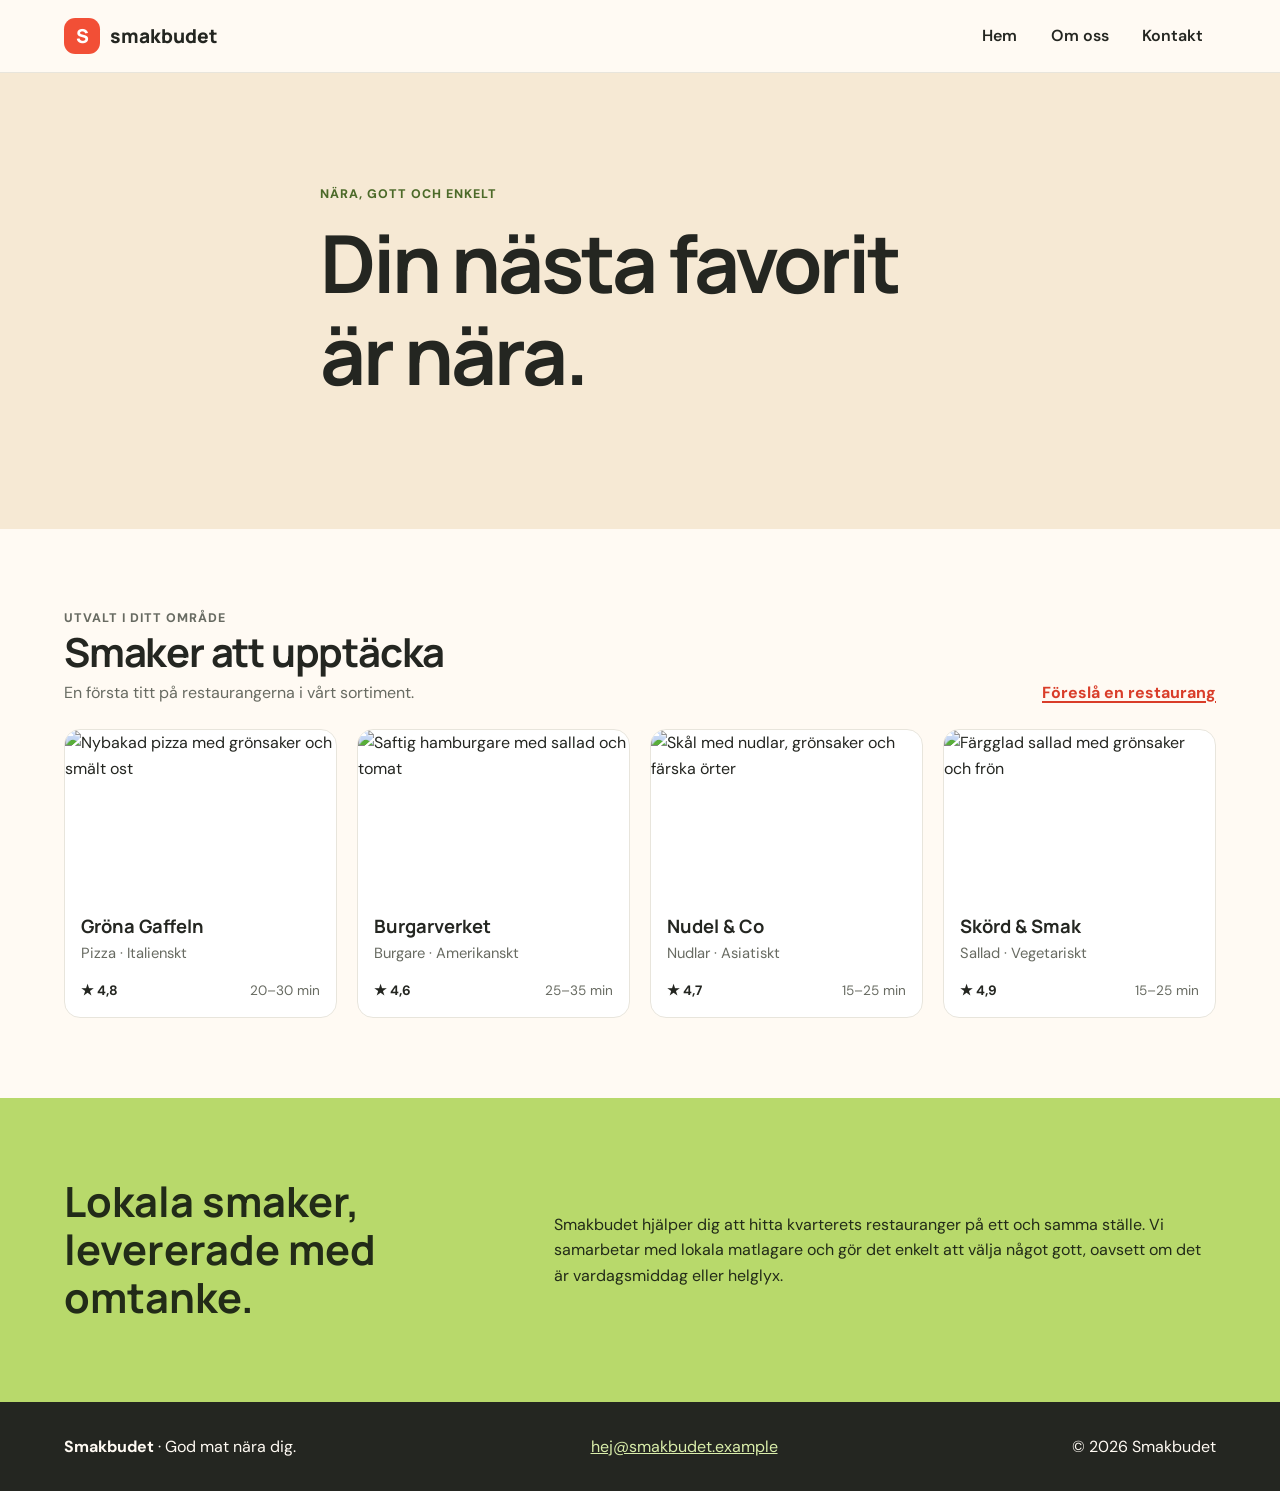
==== index.html @ 94d69e25 "kontakt-sidan" ====
<!-- Talar om för webbläsaren att dokumentet använder modern HTML. -->
<!DOCTYPE html>
<!-- lang="sv" hjälper bland annat skärmläsare och sökmotorer att tolka språket. -->
<html lang="sv">
<head>
    <!-- Teckenkodning som gör att svenska bokstäver visas korrekt. -->
    <meta charset="UTF-8">
    <!-- Anpassar sidans bredd och zoom till skärmens storlek på mobil. -->
    <meta name="viewport" content="width=device-width, initial-scale=1">
    <!-- Kort beskrivning som kan visas i sökresultat. -->
    <meta name="description" content="Hitta god mat nära dig. Snabb och enkel hemleverans från restauranger i ditt område.">
    <!-- Tillåter sökmotorer att indexera sidan och följa dess länkar. -->
    <meta name="robots" content="index, follow">
    <!-- Färg som webbläsaren kan använda i mobilens gränssnitt. -->
    <meta name="theme-color" content="#f24f36">
    <!-- Sidans titel visas bland annat i webbläsarfliken och sökresultat. -->
    <title>Smakbudet | God mat nära dig</title>
    <!-- Förbereder anslutningen till Google Fonts för att ladda typsnitt snabbare. -->
    <link rel="preconnect" href="https://fonts.googleapis.com">
    <link rel="preconnect" href="https://fonts.gstatic.com" crossorigin>
    <!-- Laddar typsnitten som används på sidan. -->
    <link href="https://fonts.googleapis.com/css2?family=DM+Sans:wght@400;500;600;700;800&family=Manrope:wght@500;600;700;800&display=swap" rel="stylesheet">
    <!-- En liten SVG-bilddata används som ikon i webbläsarfliken. -->
    <link rel="icon" href="data:image/svg+xml,%3Csvg xmlns='http://www.w3.org/2000/svg' viewBox='0 0 40 40'%3E%3Crect width='40' height='40' rx='12' fill='%23f24f36'/%3E%3Cpath d='M10 14h20l-2 16H12z' fill='white'/%3E%3Cpath d='M15 14a5 5 0 0 1 10 0' fill='none' stroke='white' stroke-width='2.5'/%3E%3C/svg%3E">
    <!-- Hämtar alla sidans regler från den separata CSS-filen. -->
    <link rel="stylesheet" href="css/style.css">
</head>
<body>
    <!-- Tangentbordsanvändare kan hoppa över menyn direkt till huvudinnehållet. -->
    <a class="skip-link" href="#main-content">Hoppa till innehållet</a>
    <!-- Sidhuvudet innehåller varumärket och huvudnavigationen. -->
    <header class="site-header">
        <div class="container nav-shell">
            <!-- Logotypen länkar tillbaka till sidans topp. -->
            <a class="brand" href="#top" aria-label="Smakbudet, till startsidan">
                <!-- Bokstaven är dekorativ och ska inte läsas upp separat. -->
                <span class="brand-mark" aria-hidden="true">S</span>
                <span>smakbudet</span>
            </a>
            <!-- Knappen växlar mobilmenyn; ARIA-attributen beskriver dess tillstånd och innehåll. -->
            <button class="menu-toggle" type="button" aria-label="Öppna meny" aria-expanded="false" aria-controls="site-navigation">
                <span></span><span></span><span></span>
            </button>
            <!-- Länkarna leder till olika avsnitt på samma sida. -->
            <nav class="site-nav" id="site-navigation" aria-label="Huvudmeny">
                <a href="#restauranger">Hem</a>
                <a href="#om-oss">Om oss</a>
                <a href="kontakt.html">Kontakt</a>
            </nav>
        </div>
    </header>

    <!-- main markerar sidans huvudsakliga innehåll och är målet för hoppa-länken. -->
    <main id="main-content">
        <!-- Kampanjdelen presenterar tjänsten och innehåller adressfältet. -->
        <section class="hero" id="top" aria-labelledby="hero-title">
            <div class="container hero-content">
                <p class="eyebrow">Nära, gott och enkelt</p>
                <h1 id="hero-title">Din nästa favorit är nära.</h1>  
            </div>
        </section>

        <!-- Restaurangsektionen använder article för varje fristående restaurangkort. -->
        <section class="section container" id="restauranger" aria-labelledby="restaurants-title">
            <div class="section-heading">
                <div>
                    <p class="eyebrow">Utvalt i ditt område</p>
                    <h2 id="restaurants-title">Smaker att upptäcka</h2>
                    <p>En första titt på restaurangerna i vårt sortiment.</p>
                </div>
                <a class="text-link" href="#kontakt">Föreslå en restaurang</a>
            </div>

            <!-- CSS Grid ordnar de fyra korten i kolumner som anpassas efter skärmbredd. -->
            <div class="restaurant-grid">
                <!-- Varje kort har en bild med beskrivande alt-text, namn och exempeldata. -->
                <article class="restaurant-card">
                    <img src="https://images.unsplash.com/photo-1513104890138-7c749659a591?auto=format&fit=crop&w=720&q=80" alt="Nybakad pizza med grönsaker och smält ost" loading="lazy">
                    <div class="card-content">
                        <h3>Gröna Gaffeln</h3>
                        <p>Pizza · Italienskt</p>
                        <div class="card-meta"><span class="rating">★ 4,8</span><span>20–30 min</span></div>
                    </div>
                </article>
                <!-- Ett till restaurangexempel med samma återanvändbara kortstruktur. -->
                <article class="restaurant-card">
                    <img src="https://images.unsplash.com/photo-1568901346375-23c9450c58cd?auto=format&fit=crop&w=720&q=80" alt="Saftig hamburgare med sallad och tomat" loading="lazy">
                    <div class="card-content">
                        <h3>Burgarverket</h3>
                        <p>Burgare · Amerikanskt</p>
                        <div class="card-meta"><span class="rating">★ 4,6</span><span>25–35 min</span></div>
                    </div>
                </article>
                <!-- Restaurangens bildtext beskriver innehållet för användare som inte ser bilden. -->
                <article class="restaurant-card">
                    <img src="https://images.unsplash.com/photo-1555126634-323283e090fa?auto=format&fit=crop&w=720&q=80" alt="Skål med nudlar, grönsaker och färska örter" loading="lazy">
                    <div class="card-content">
                        <h3>Nudel & Co</h3>
                        <p>Nudlar · Asiatiskt</p>
                        <div class="card-meta"><span class="rating">★ 4,7</span><span>15–25 min</span></div>
                    </div>
                </article>
                <!-- Det fjärde kortet visar ytterligare ett exempel i galleriet. -->
                <article class="restaurant-card">
                    <img src="https://images.unsplash.com/photo-1512621776951-a57141f2eefd?auto=format&fit=crop&w=720&q=80" alt="Färgglad sallad med grönsaker och frön" loading="lazy">
                    <div class="card-content">
                        <h3>Skörd & Smak</h3>
                        <p>Sallad · Vegetariskt</p>
                        <div class="card-meta"><span class="rating">★ 4,9</span><span>15–25 min</span></div>
                    </div>
                </article>
            </div>
        </section>

        <!-- Kort företagsbeskrivning och mål med tjänsten. -->
        <section class="about-band" id="om-oss" aria-labelledby="about-title">
            <div class="container section about-inner">
                <h2 id="about-title">Lokala smaker, levererade med omtanke.</h2>
                <p>Smakbudet hjälper dig att hitta kvarterets restauranger på ett och samma ställe. Vi samarbetar med lokala matlagare och gör det enkelt att välja något gott, oavsett om det är vardagsmiddag eller helglyx.</p>
            </div>
        </section>
    </main>

    <!-- Sidfoten samlar företagsnamn och en klickbar e-postadress. -->
    <footer class="site-footer" id="kontakt">
        <div class="container site-footer-inner">
            <p><strong>Smakbudet</strong> · God mat nära dig.</p>
            <p><a href="mailto:hej@smakbudet.example">hej@smakbudet.example</a></p>
            <p>&copy; 2026 Smakbudet</p>
        </div>
    </footer>

    <!-- JavaScript öppnar och stänger mobilmenyn och håller tillgänglighetsstatusen uppdaterad. -->
    <script>
        // Hämtar menyknappen och navigationen så att skriptet kan ändra deras tillstånd.
        const menuButton = document.querySelector(".menu-toggle");
        const navigation = document.querySelector("#site-navigation");

        // Klick på knappen växlar menyn och uppdaterar ARIA-informationen.
        menuButton.addEventListener("click", () => {
            // Läs om menyn redan är öppen innan vi byter tillstånd.
            const isExpanded = menuButton.getAttribute("aria-expanded") === "true";
            menuButton.setAttribute("aria-expanded", String(!isExpanded));
            menuButton.setAttribute("aria-label", isExpanded ? "Öppna meny" : "Stäng meny");
            navigation.classList.toggle("is-open", !isExpanded);
        });

        // När en menyankarlänk väljs stängs menyn efter navigeringen till avsnittet.
        navigation.addEventListener("click", (event) => {
            // Kontrollera att klicket skedde på en länk eller ett element inuti en länk.
            if (event.target.closest("a")) {
                menuButton.setAttribute("aria-expanded", "false");
                menuButton.setAttribute("aria-label", "Öppna meny");
                navigation.classList.remove("is-open");
            }
        });
    </script>
</body>
</html>
---- css/style.css ----
/* Globala designvärden samlas här så färger och avstånd kan ändras på ett ställe. */
:root {
            color-scheme: light dark;
            --color-page: #fffaf3;
            --color-surface: #ffffff;
            --color-ink: #242621;
            --color-muted: #686b62;
            --color-brand: #f24f36;
            --color-brand-dark: #d93d29;
            --color-accent: #b8d96b;
            --color-line: #e8e5dc;
            --space: 1rem;
            --content-width: 72rem;
            --radius: 1rem;
            font-family: "DM Sans", sans-serif;
        }

        /* Gör så att padding och kantlinjer räknas in i elementens angivna bredd. */
        *,
        *::before,
        *::after {
            box-sizing: border-box;
        }

        /* Gör att interna länkar rullar mjukt till sina avsnitt. */
        html {
            scroll-behavior: smooth;
        }

        /* Grundutseende för hela sidan: nollställ marginal och använd temats färger. */
        body {
            margin: 0;
            background: var(--color-page);
            color: var(--color-ink);
            line-height: 1.6;
        }

        /* Länkar ärver textfärgen tills en särskild regel ger dem en annan färg. */
        a {
            color: inherit;
        }

        /* Tydlig kontur visar vilket interaktivt element som har tangentbordsfokus. */
        a:focus-visible,
        button:focus-visible,
        input:focus-visible {
            outline: 3px solid #197c67;
            outline-offset: 3px;
        }

        /* Hoppa-länken ligger utanför skärmen tills användaren når den med tangentbordet. */
        .skip-link {
            position: absolute;
            z-index: 5;
            top: 0.5rem;
            left: 0.5rem;
            padding: 0.7rem 1rem;
            transform: translateY(-160%);
            background: var(--color-ink);
            color: var(--color-surface);
        }

        /* Flyttar fram hoppa-länken när den får fokus så den går att aktivera. */
        .skip-link:focus {
            transform: translateY(0);
        }

        /* Begränsar innehållets maxbredd och lämnar marginal på små skärmar. */
        .container {
            width: min(100% - 2rem, var(--content-width));
            margin-inline: auto;
        }

        /* Döljer etiketten visuellt men behåller den tillgänglig för skärmläsare. */
        .visually-hidden {
            position: absolute;
            width: 1px;
            height: 1px;
            padding: 0;
            margin: -1px;
            overflow: hidden;
            clip: rect(0, 0, 0, 0);
            white-space: nowrap;
            border: 0;
        }

        /* Sidhuvudet ligger överst och får en diskret avdelande kantlinje. */
        .site-header {
            position: relative;
            z-index: 2;
            background: var(--color-page);
            border-bottom: 1px solid var(--color-line);
        }

        /* Dessa delar använder Flexbox för att placera sina barn bredvid varandra. */
        .nav-shell,
        .site-nav,
        .brand,
        .hero-actions,
        .section-heading,
        .card-meta,
        .site-footer-inner {
            display: flex;
            align-items: center;
        }

        /* Navigationens yttre rad får radbrytas så mobilmenyn kan ta en egen rad. */
        .nav-shell {
            flex-wrap: wrap;
            min-height: 4.5rem;
            justify-content: space-between;
            gap: var(--space);
        }

        /* Varumärket visas som en klickbar logotyp med symbol och namn. */
        .brand {
            gap: 0.65rem;
            color: var(--color-ink);
            font-family: "Manrope", sans-serif;
            font-size: 1.2rem;
            font-weight: 800;
            text-decoration: none;
        }

        /* Den färgade bokstavsytan utgör den enkla logotypsymbolen. */
        .brand-mark {
            display: grid;
            width: 2.25rem;
            aspect-ratio: 1;
            place-items: center;
            border-radius: 0.7rem;
            background: var(--color-brand);
            color: white;
            font-size: 1.2rem;
        }

        /* Mobilens menyknapp har en fast tryckyta och centrerar de tre strecken. */
        .menu-toggle {
            display: inline-grid;
            width: 2.75rem;
            aspect-ratio: 1;
            place-content: center;
            gap: 0.3rem;
            border: 1px solid var(--color-line);
            border-radius: 0.7rem;
            background: var(--color-surface);
            color: var(--color-ink);
            cursor: pointer;
        }

        /* Varje span blir ett av de tre dekorativa strecken i menyikonen. */
        .menu-toggle span {
            width: 1.15rem;
            height: 2px;
            background: currentColor;
        }

        /* På mobil är navigationen dold tills knappen lägger till klassen is-open. */
        .site-nav {
            position: static;
            display: none;
            align-items: stretch;
            flex-direction: column;
            flex-basis: 100%;
            gap: 0.2rem;
            padding: 0.75rem 1rem 1rem;
            border-bottom: 1px solid var(--color-line);
            background: var(--color-page);
        }

        /* Klassen sätts av JavaScript när användaren öppnar mobilmenyn. */
        .site-nav.is-open {
            display: flex;
        }

        /* Menylänkar får en stor klickyta och tydlig textvikt. */
        .site-nav a {
            padding: 0.7rem 0.5rem;
            border-radius: 0.45rem;
            font-weight: 600;
            text-decoration: none;
        }

        /* Hover visar visuellt vilken menylänk pekaren är över. */
        .site-nav a:hover {
            background: var(--color-line);
        }

        /* Kampanjytan kombinerar matfoto och färgöverlägg så texten förblir läsbar. */
        .hero {
            padding-block: clamp(3.5rem, 9vw, 7rem);
            overflow: hidden;
            background-color: #f6e9d4;
            background-image: linear-gradient(90deg, rgb(246 233 212 / 96%) 0%, rgb(246 233 212 / 88%) 46%, rgb(246 233 212 / 12%) 100%), url("https://images.unsplash.com/photo-1547592180-85f173990554?auto=format&fit=crop&w=1800&q=85");
            background-position: center, 70% 52%;
            background-size: cover;
            animation: hero-arrive 700ms ease-out both;
        }

        /* Begränsar textkolumnen så rubrik och ingress inte blir för breda. */
        .hero-content {
            max-width: 40rem;
        }

        /* Små versala etiketter ger sammanhang före avsnittens större rubriker. */
        .eyebrow {
            margin: 0 0 0.75rem;
            color: #4c6a29;
            font-size: 0.78rem;
            font-weight: 800;
            letter-spacing: 0.08em;
            text-transform: uppercase;
        }

        /* Tar bort övre standardmarginal och ger rubriker ett gemensamt typsnitt. */
        h1,
        h2,
        h3,
        p {
            margin-top: 0;
        }

        h1,
        h2,
        h3 {
            font-family: "Manrope", sans-serif;
            line-height: 1.15;
        }

        /* Huvudrubriken får responsiv storlek och en begränsad radlängd. */
        h1 {
            max-width: 11ch;
            margin-bottom: 1rem;
            font-size: clamp(2.6rem, 8vw, 5rem);
            letter-spacing: -0.04em;
        }

        /* Ingressen under huvudrubriken får lugnare färg och behaglig bredd. */
        .hero-copy {
            max-width: 34rem;
            margin-bottom: 1.5rem;
            color: #45483e;
            font-size: 1.1rem;
        }

        /* Håller sökfält och eventuell åtgärd samlade; på mobil staplas de. */
        .hero-actions {
            align-items: stretch;
            flex-direction: column;
            gap: 0.7rem;
            max-width: 24rem;
        }

        /* Adressformuläret ramar in inmatningsfält och sökknapp som en enhet. */
        .address-form {
            display: flex;
            min-width: 0;
            padding: 0.35rem;
            border: 1px solid #d6d0c3;
            border-radius: 0.75rem;
            background: white;
        }

        /* Fältet får växa inom formuläret utan att trycka ut knappen. */
        .address-form input {
            width: 100%;
            min-width: 0;
            padding: 0.55rem;
            border: 0;
            background: transparent;
            color: #242621;
            font: inherit;
        }

        /* Gemensamt utseende för åtgärdsknappen, med tillräcklig höjd och kontrast. */
        .button {
            display: inline-flex;
            min-height: 2.9rem;
            align-items: center;
            justify-content: center;
            padding: 0.65rem 1rem;
            border: 0;
            border-radius: 0.65rem;
            background: var(--color-brand);
            color: white;
            font: inherit;
            font-weight: 700;
            text-decoration: none;
            transition: background-color 160ms ease, transform 160ms ease;
            cursor: pointer;
        }

        /* En liten rörelse och färgändring ger återkoppling vid pekarinteraktion. */
        .button:hover {
            transform: translateY(-2px);
            background: var(--color-brand-dark);
        }

        /* Hindrar knappen från att krympa när textfältet får mer plats. */
        .address-form .button {
            flex: 0 0 auto;
        }

        /* Ger innehållssektionerna responsivt vertikalt mellanrum. */
        .section {
            padding-block: clamp(3rem, 7vw, 5rem);
        }

        /* Rubrik och länk ställs mot varandra i sektionens introduktionsrad. */
        .section-heading {
            align-items: end;
            justify-content: space-between;
            gap: var(--space);
            margin-bottom: 1.5rem;
        }

        /* Storlek och mellanrum för rubriker i sektionernas introduktionsrad. */
        .section-heading h2 {
            margin-bottom: 0.3rem;
            font-size: clamp(1.7rem, 4vw, 2.5rem);
            letter-spacing: -0.03em;
        }

        /* Beskrivande text i rubrikraden får en dämpad färg. */
        .section-heading p {
            margin-bottom: 0;
            color: var(--color-muted);
        }

        /* Länken till restaurangförslag får tydlig färg och understrykning. */
        .text-link {
            flex: 0 0 auto;
            color: var(--color-brand-dark);
            font-weight: 700;
            text-decoration-thickness: 2px;
            text-underline-offset: 0.2em;
        }

        /* Restaurangerna ligger i en kolumn först; media queries lägger till kolumner. */
        .restaurant-grid {
            display: grid;
            grid-template-columns: 1fr;
            gap: 1rem;
        }

        /* Varje restaurang får en avgränsad yta, rundade hörn och inträdesanimation. */
        .restaurant-card {
            overflow: hidden;
            border: 1px solid var(--color-line);
            border-radius: var(--radius);
            background: var(--color-surface);
            animation: card-arrive 500ms ease-out both;
        }

        /* Fördröj kortens animation stegvis så de inte visas samtidigt. */
        .restaurant-card:nth-child(2) {
            animation-delay: 100ms;
        }

        /* Tredje kortet får ytterligare en liten animationsfördröjning. */
        .restaurant-card:nth-child(3) {
            animation-delay: 200ms;
        }

        /* Fjärde kortet avslutar den stegvisa visningen av restaurangkorten. */
        .restaurant-card:nth-child(4) {
            animation-delay: 300ms;
        }

        /* Bilderna fyller kortets bredd och beskärs jämnt till samma bildformat. */
        .restaurant-card img {
            display: block;
            width: 100%;
            aspect-ratio: 16 / 10;
            object-fit: cover;
        }

        /* Inre marginal håller text och metadata borta från kortets kanter. */
        .card-content {
            padding: 1rem;
        }

        /* Restaurangnamnet är kortets tredje rubriknivå. */
        .card-content h3 {
            margin-bottom: 0.35rem;
            font-size: 1.15rem;
        }

        /* Kökstyp och kategori presenteras som sekundär information. */
        .card-content p {
            margin-bottom: 0.85rem;
            color: var(--color-muted);
            font-size: 0.92rem;
        }

        /* Betyg och uppskattad leveranstid placeras i varsin ände av raden. */
        .card-meta {
            justify-content: space-between;
            gap: 0.5rem;
            color: var(--color-muted);
            font-size: 0.85rem;
        }

        /* Gör betyget lätt att hitta utan att enbart förlita sig på stjärnfärgen. */
        .rating {
            color: var(--color-ink);
            font-weight: 700;
        }

        /* Företagsbeskrivningen skiljs från resten med accentfärg och mörk text. */
        .about-band {
            background: var(--color-accent);
            color: #222b18;
        }

        /* Grid delar upp företagsdelen i rubrik och beskrivning på större skärmar. */
        .about-inner {
            display: grid;
            gap: 1rem;
        }

        /* Rubriken i företagsdelen får en storlek som anpassas efter skärmen. */
        .about-inner h2 {
            margin-bottom: 0;
            font-size: clamp(1.8rem, 4vw, 2.6rem);
        }

        /* Begränsar textbredden för att göra beskrivningen lättare att läsa. */
        .about-inner p {
            max-width: 44rem;
            margin-bottom: 0;
        }

        /* Sidfoten använder en mörk kontrastyta för kontakt- och företagsinformation. */
        .site-footer {
            padding-block: 2rem;
            background: #242621;
            color: #fffaf3;
        }

        /* Footerinnehållet staplas på mobil och placeras på rad när utrymmet räcker. */
        .site-footer-inner {
            align-items: flex-start;
            flex-direction: column;
            justify-content: space-between;
            gap: 0.5rem;
        }

        /* Tar bort onödigt standardmellanrum under varje rad i sidfoten. */
        .site-footer p {
            margin-bottom: 0;
        }

        /* Ger e-postlänken en ljus färg med kontrast mot den mörka sidfoten. */
        .site-footer a {
            color: #d9edaa;
        }

        /* Kampanjytan tonas in och glider försiktigt upp när sidan visas. */
        @keyframes hero-arrive {
            0% { opacity: 0; transform: translateY(12px); }
            60% { opacity: 1; }
            100% { opacity: 1; transform: translateY(0); }
        }

        /* Restaurangkorten tonas in och rör sig lite uppåt vid sidladdning. */
        @keyframes card-arrive {
            0% { opacity: 0; transform: translateY(14px); }
            70% { opacity: 1; }
            100% { opacity: 1; transform: translateY(0); }
        }

        /* Mellanstora skärmar får två kortkolumner och mer horisontell layout. */
        @media (min-width: 40rem) {
            .hero-actions {
                flex-direction: row;
                max-width: 34rem;
            }

            .address-form {
                flex: 1;
            }

            .restaurant-grid {
                grid-template-columns: repeat(2, minmax(0, 1fr));
                gap: 1.25rem;
            }

            .about-inner {
                grid-template-columns: minmax(12rem, 0.8fr) 1.2fr;
                align-items: center;
                gap: 3rem;
            }

            .site-footer-inner {
                align-items: center;
                flex-direction: row;
            }
        }

        /* Breda skärmar visar horisontell navigation och fyra restaurangkolumner. */
        @media (min-width: 56rem) {
            .nav-shell {
                flex-wrap: nowrap;
            }

            .menu-toggle {
                display: none;
            }

            .site-nav,
            .site-nav.is-open {
                position: static;
                display: flex;
                align-items: center;
                flex-direction: row;
                flex-basis: auto;
                gap: 0.5rem;
                padding: 0;
                border: 0;
            }

            .site-nav a {
                padding: 0.65rem 0.8rem;
            }

            .restaurant-grid {
                grid-template-columns: repeat(4, minmax(0, 1fr));
            }
        }

        /* Anpassar färgvariabler och bildöverlägg efter användarens mörka systemtema. */
        @media (prefers-color-scheme: dark) {
            :root {
                --color-page: #1d211c;
                --color-surface: #292e27;
                --color-ink: #f6f4eb;
                --color-muted: #c1c4b9;
                --color-brand: #ff765f;
                --color-brand-dark: #ff927f;
                --color-accent: #a7c95e;
                --color-line: #41463e;
            }

            .hero {
                background-image: linear-gradient(90deg, rgb(29 33 28 / 96%) 0%, rgb(29 33 28 / 87%) 46%, rgb(29 33 28 / 20%) 100%), url("https://images.unsplash.com/photo-1547592180-85f173990554?auto=format&fit=crop&w=1800&q=85");
            }

            .hero-copy {
                color: #e3e2d9;
            }

            .eyebrow {
                color: #d2ed9a;
            }

            .address-form {
                border-color: #55594f;
                background: #fff;
            }

            .text-link,
            .site-footer a {
                color: #d2ed9a;
            }
        }

        /* Respekterar inställningen för minskad rörelse genom att nästan ta bort animationer. */
        @media (prefers-reduced-motion: reduce) {
            *,
            *::before,
            *::after {
                scroll-behavior: auto !important;
                animation-duration: 0.01ms !important;
                animation-iteration-count: 1 !important;
                transition-duration: 0.01ms !important;
            }
        }
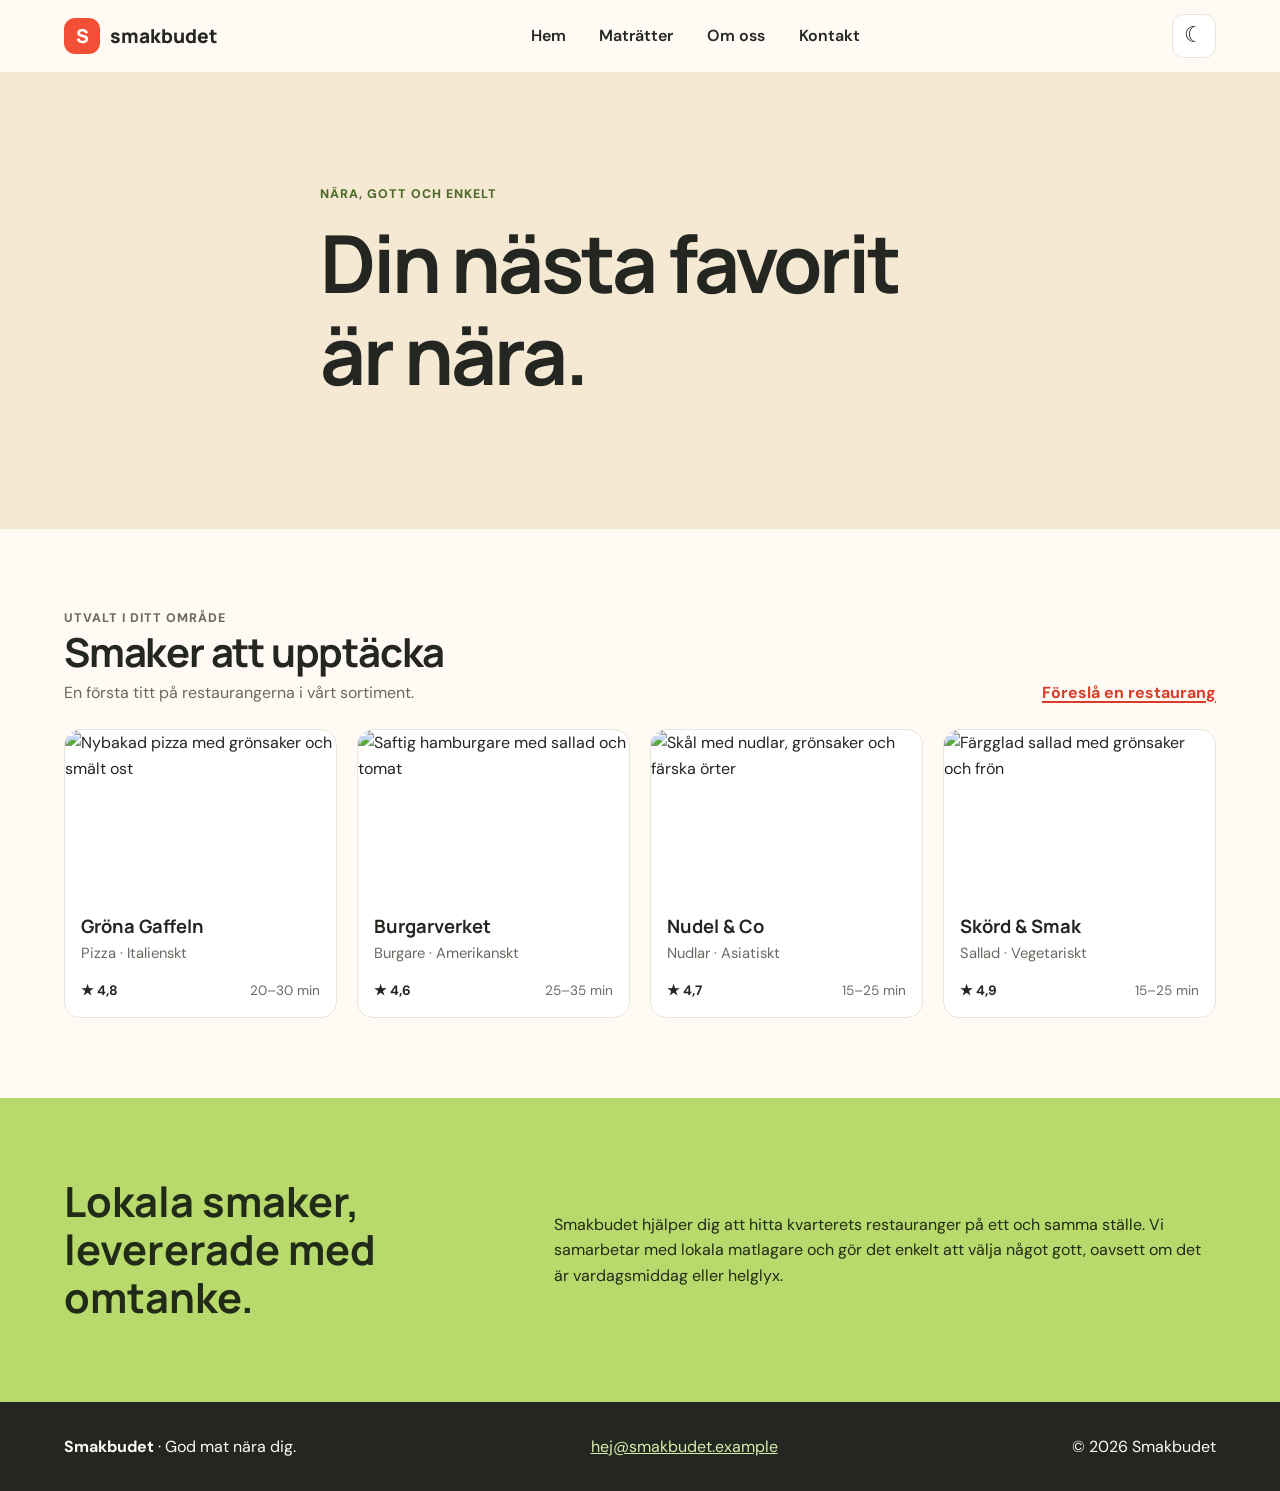
==== commit 7c34dd98: "Commits Added article pages, table rows with available food, dark mode" ====
--- a/index.html
+++ b/index.html
@@ -1,58 +1,46 @@
-<!-- Talar om för webbläsaren att dokumentet använder modern HTML. -->
-<!DOCTYPE html>
-<!-- lang="sv" hjälper bland annat skärmläsare och sökmotorer att tolka språket. -->
+﻿<!DOCTYPE html>
 <html lang="sv">
 <head>
-    <!-- Teckenkodning som gör att svenska bokstäver visas korrekt. -->
     <meta charset="UTF-8">
-    <!-- Anpassar sidans bredd och zoom till skärmens storlek på mobil. -->
     <meta name="viewport" content="width=device-width, initial-scale=1">
-    <!-- Kort beskrivning som kan visas i sökresultat. -->
     <meta name="description" content="Hitta god mat nära dig. Snabb och enkel hemleverans från restauranger i ditt område.">
-    <!-- Tillåter sökmotorer att indexera sidan och följa dess länkar. -->
     <meta name="robots" content="index, follow">
-    <!-- Färg som webbläsaren kan använda i mobilens gränssnitt. -->
     <meta name="theme-color" content="#f24f36">
-    <!-- Sidans titel visas bland annat i webbläsarfliken och sökresultat. -->
     <title>Smakbudet | God mat nära dig</title>
-    <!-- Förbereder anslutningen till Google Fonts för att ladda typsnitt snabbare. -->
     <link rel="preconnect" href="https://fonts.googleapis.com">
     <link rel="preconnect" href="https://fonts.gstatic.com" crossorigin>
-    <!-- Laddar typsnitten som används på sidan. -->
     <link href="https://fonts.googleapis.com/css2?family=DM+Sans:wght@400;500;600;700;800&family=Manrope:wght@500;600;700;800&display=swap" rel="stylesheet">
-    <!-- En liten SVG-bilddata används som ikon i webbläsarfliken. -->
     <link rel="icon" href="data:image/svg+xml,%3Csvg xmlns='http://www.w3.org/2000/svg' viewBox='0 0 40 40'%3E%3Crect width='40' height='40' rx='12' fill='%23f24f36'/%3E%3Cpath d='M10 14h20l-2 16H12z' fill='white'/%3E%3Cpath d='M15 14a5 5 0 0 1 10 0' fill='none' stroke='white' stroke-width='2.5'/%3E%3C/svg%3E">
-    <!-- Hämtar alla sidans regler från den separata CSS-filen. -->
     <link rel="stylesheet" href="css/style.css">
 </head>
 <body>
-    <!-- Tangentbordsanvändare kan hoppa över menyn direkt till huvudinnehållet. -->
     <a class="skip-link" href="#main-content">Hoppa till innehållet</a>
-    <!-- Sidhuvudet innehåller varumärket och huvudnavigationen. -->
     <header class="site-header">
         <div class="container nav-shell">
-            <!-- Logotypen länkar tillbaka till sidans topp. -->
             <a class="brand" href="#top" aria-label="Smakbudet, till startsidan">
-                <!-- Bokstaven är dekorativ och ska inte läsas upp separat. -->
                 <span class="brand-mark" aria-hidden="true">S</span>
                 <span>smakbudet</span>
             </a>
-            <!-- Knappen växlar mobilmenyn; ARIA-attributen beskriver dess tillstånd och innehåll. -->
-            <button class="menu-toggle" type="button" aria-label="Öppna meny" aria-expanded="false" aria-controls="site-navigation">
-                <span></span><span></span><span></span>
-            </button>
-            <!-- Länkarna leder till olika avsnitt på samma sida. -->
             <nav class="site-nav" id="site-navigation" aria-label="Huvudmeny">
                 <a href="#restauranger">Hem</a>
-                <a href="#om-oss">Om oss</a>
+                <a href="matratter.html">Maträtter</a>
+                <a href="omoss.html">Om oss</a>
                 <a href="kontakt.html">Kontakt</a>
             </nav>
+            <div class="nav-tools">
+                <button class="menu-toggle" type="button" aria-label="Öppna meny" aria-expanded="false" aria-controls="site-navigation">
+                    <span></span><span></span><span></span>
+                </button>
+                <input class="theme-toggle" id="theme-toggle" type="checkbox" aria-label="Mörkt läge">
+                <label class="theme-toggle-button" for="theme-toggle" title="Växla mörkt läge">
+                    <span class="theme-icon-light" aria-hidden="true">☾</span>
+                    <span class="theme-icon-dark" aria-hidden="true">☀</span>
+                </label>
+            </div>
         </div>
     </header>
 
-    <!-- main markerar sidans huvudsakliga innehåll och är målet för hoppa-länken. -->
     <main id="main-content">
-        <!-- Kampanjdelen presenterar tjänsten och innehåller adressfältet. -->
         <section class="hero" id="top" aria-labelledby="hero-title">
             <div class="container hero-content">
                 <p class="eyebrow">Nära, gott och enkelt</p>
@@ -60,7 +48,6 @@
             </div>
         </section>
 
-        <!-- Restaurangsektionen använder article för varje fristående restaurangkort. -->
         <section class="section container" id="restauranger" aria-labelledby="restaurants-title">
             <div class="section-heading">
                 <div>
@@ -71,48 +58,42 @@
                 <a class="text-link" href="#kontakt">Föreslå en restaurang</a>
             </div>
 
-            <!-- CSS Grid ordnar de fyra korten i kolumner som anpassas efter skärmbredd. -->
             <div class="restaurant-grid">
-                <!-- Varje kort har en bild med beskrivande alt-text, namn och exempeldata. -->
-                <article class="restaurant-card">
+                <a class="restaurant-card" href="pizza.html">
                     <img src="https://images.unsplash.com/photo-1513104890138-7c749659a591?auto=format&fit=crop&w=720&q=80" alt="Nybakad pizza med grönsaker och smält ost" loading="lazy">
                     <div class="card-content">
                         <h3>Gröna Gaffeln</h3>
                         <p>Pizza · Italienskt</p>
                         <div class="card-meta"><span class="rating">★ 4,8</span><span>20–30 min</span></div>
                     </div>
-                </article>
-                <!-- Ett till restaurangexempel med samma återanvändbara kortstruktur. -->
-                <article class="restaurant-card">
+                </a>
+                <a class="restaurant-card" href="burgare.html">
                     <img src="https://images.unsplash.com/photo-1568901346375-23c9450c58cd?auto=format&fit=crop&w=720&q=80" alt="Saftig hamburgare med sallad och tomat" loading="lazy">
                     <div class="card-content">
                         <h3>Burgarverket</h3>
                         <p>Burgare · Amerikanskt</p>
                         <div class="card-meta"><span class="rating">★ 4,6</span><span>25–35 min</span></div>
                     </div>
-                </article>
-                <!-- Restaurangens bildtext beskriver innehållet för användare som inte ser bilden. -->
-                <article class="restaurant-card">
+                </a>
+                <a class="restaurant-card" href="nudlar.html">
                     <img src="https://images.unsplash.com/photo-1555126634-323283e090fa?auto=format&fit=crop&w=720&q=80" alt="Skål med nudlar, grönsaker och färska örter" loading="lazy">
                     <div class="card-content">
                         <h3>Nudel & Co</h3>
                         <p>Nudlar · Asiatiskt</p>
                         <div class="card-meta"><span class="rating">★ 4,7</span><span>15–25 min</span></div>
                     </div>
-                </article>
-                <!-- Det fjärde kortet visar ytterligare ett exempel i galleriet. -->
-                <article class="restaurant-card">
+                </a>
+                <a class="restaurant-card" href="sallad.html">
                     <img src="https://images.unsplash.com/photo-1512621776951-a57141f2eefd?auto=format&fit=crop&w=720&q=80" alt="Färgglad sallad med grönsaker och frön" loading="lazy">
                     <div class="card-content">
                         <h3>Skörd & Smak</h3>
                         <p>Sallad · Vegetariskt</p>
                         <div class="card-meta"><span class="rating">★ 4,9</span><span>15–25 min</span></div>
                     </div>
-                </article>
+                </a>
             </div>
         </section>
 
-        <!-- Kort företagsbeskrivning och mål med tjänsten. -->
         <section class="about-band" id="om-oss" aria-labelledby="about-title">
             <div class="container section about-inner">
                 <h2 id="about-title">Lokala smaker, levererade med omtanke.</h2>
@@ -121,7 +102,6 @@
         </section>
     </main>
 
-    <!-- Sidfoten samlar företagsnamn och en klickbar e-postadress. -->
     <footer class="site-footer" id="kontakt">
         <div class="container site-footer-inner">
             <p><strong>Smakbudet</strong> · God mat nära dig.</p>
@@ -130,24 +110,18 @@
         </div>
     </footer>
 
-    <!-- JavaScript öppnar och stänger mobilmenyn och håller tillgänglighetsstatusen uppdaterad. -->
     <script>
-        // Hämtar menyknappen och navigationen så att skriptet kan ändra deras tillstånd.
         const menuButton = document.querySelector(".menu-toggle");
         const navigation = document.querySelector("#site-navigation");
 
-        // Klick på knappen växlar menyn och uppdaterar ARIA-informationen.
         menuButton.addEventListener("click", () => {
-            // Läs om menyn redan är öppen innan vi byter tillstånd.
             const isExpanded = menuButton.getAttribute("aria-expanded") === "true";
             menuButton.setAttribute("aria-expanded", String(!isExpanded));
             menuButton.setAttribute("aria-label", isExpanded ? "Öppna meny" : "Stäng meny");
             navigation.classList.toggle("is-open", !isExpanded);
         });
 
-        // När en menyankarlänk väljs stängs menyn efter navigeringen till avsnittet.
         navigation.addEventListener("click", (event) => {
-            // Kontrollera att klicket skedde på en länk eller ett element inuti en länk.
             if (event.target.closest("a")) {
                 menuButton.setAttribute("aria-expanded", "false");
                 menuButton.setAttribute("aria-label", "Öppna meny");
--- a/css/style.css
+++ b/css/style.css
@@ -1,10 +1,11 @@
-/* Globala designvärden samlas här så färger och avstånd kan ändras på ett ställe. */
-:root {
-            color-scheme: light dark;
+﻿:root {
+            color-scheme: light;
             --color-page: #fffaf3;
             --color-surface: #ffffff;
             --color-ink: #242621;
             --color-muted: #686b62;
+            --color-eyebrow: #4c6a29;
+            --color-hero-copy: #45483e;
             --color-brand: #f24f36;
             --color-brand-dark: #d93d29;
             --color-accent: #b8d96b;
@@ -15,19 +16,16 @@
             font-family: "DM Sans", sans-serif;
         }
 
-        /* Gör så att padding och kantlinjer räknas in i elementens angivna bredd. */
         *,
         *::before,
         *::after {
             box-sizing: border-box;
         }
 
-        /* Gör att interna länkar rullar mjukt till sina avsnitt. */
         html {
             scroll-behavior: smooth;
         }
 
-        /* Grundutseende för hela sidan: nollställ marginal och använd temats färger. */
         body {
             margin: 0;
             background: var(--color-page);
@@ -35,12 +33,10 @@
             line-height: 1.6;
         }
 
-        /* Länkar ärver textfärgen tills en särskild regel ger dem en annan färg. */
         a {
             color: inherit;
         }
 
-        /* Tydlig kontur visar vilket interaktivt element som har tangentbordsfokus. */
         a:focus-visible,
         button:focus-visible,
         input:focus-visible {
@@ -48,7 +44,6 @@
             outline-offset: 3px;
         }
 
-        /* Hoppa-länken ligger utanför skärmen tills användaren når den med tangentbordet. */
         .skip-link {
             position: absolute;
             z-index: 5;
@@ -60,18 +55,15 @@
             color: var(--color-surface);
         }
 
-        /* Flyttar fram hoppa-länken när den får fokus så den går att aktivera. */
         .skip-link:focus {
             transform: translateY(0);
         }
 
-        /* Begränsar innehållets maxbredd och lämnar marginal på små skärmar. */
         .container {
             width: min(100% - 2rem, var(--content-width));
             margin-inline: auto;
         }
 
-        /* Döljer etiketten visuellt men behåller den tillgänglig för skärmläsare. */
         .visually-hidden {
             position: absolute;
             width: 1px;
@@ -84,7 +76,6 @@
             border: 0;
         }
 
-        /* Sidhuvudet ligger överst och får en diskret avdelande kantlinje. */
         .site-header {
             position: relative;
             z-index: 2;
@@ -92,10 +83,10 @@
             border-bottom: 1px solid var(--color-line);
         }
 
-        /* Dessa delar använder Flexbox för att placera sina barn bredvid varandra. */
         .nav-shell,
         .site-nav,
         .brand,
+        .nav-tools,
         .hero-actions,
         .section-heading,
         .card-meta,
@@ -104,7 +95,6 @@
             align-items: center;
         }
 
-        /* Navigationens yttre rad får radbrytas så mobilmenyn kan ta en egen rad. */
         .nav-shell {
             flex-wrap: wrap;
             min-height: 4.5rem;
@@ -112,7 +102,6 @@
             gap: var(--space);
         }
 
-        /* Varumärket visas som en klickbar logotyp med symbol och namn. */
         .brand {
             gap: 0.65rem;
             color: var(--color-ink);
@@ -122,7 +111,6 @@
             text-decoration: none;
         }
 
-        /* Den färgade bokstavsytan utgör den enkla logotypsymbolen. */
         .brand-mark {
             display: grid;
             width: 2.25rem;
@@ -134,7 +122,6 @@
             font-size: 1.2rem;
         }
 
-        /* Mobilens menyknapp har en fast tryckyta och centrerar de tre strecken. */
         .menu-toggle {
             display: inline-grid;
             width: 2.75rem;
@@ -148,15 +135,61 @@
             cursor: pointer;
         }
 
-        /* Varje span blir ett av de tre dekorativa strecken i menyikonen. */
+        .nav-tools {
+            order: 2;
+            gap: 0.5rem;
+        }
+
+        .theme-toggle {
+            position: absolute;
+            width: 1px;
+            height: 1px;
+            overflow: hidden;
+            clip-path: inset(50%);
+            white-space: nowrap;
+        }
+
+        .theme-toggle-button {
+            display: inline-grid;
+            width: 2.75rem;
+            aspect-ratio: 1;
+            place-items: center;
+            border: 1px solid var(--color-line);
+            border-radius: 0.7rem;
+            background: var(--color-surface);
+            color: var(--color-ink);
+            font: inherit;
+            font-size: 1.35rem;
+            line-height: 1;
+            cursor: pointer;
+        }
+
+        .theme-toggle-button:hover {
+            background: var(--color-line);
+        }
+
+        .theme-icon-dark,
+        .theme-toggle:checked + .theme-toggle-button .theme-icon-light {
+            display: none;
+        }
+
+        .theme-toggle:checked + .theme-toggle-button .theme-icon-dark {
+            display: inline;
+        }
+
+        .theme-toggle:focus-visible + .theme-toggle-button {
+            outline: 3px solid #197c67;
+            outline-offset: 3px;
+        }
+
         .menu-toggle span {
             width: 1.15rem;
             height: 2px;
             background: currentColor;
         }
 
-        /* På mobil är navigationen dold tills knappen lägger till klassen is-open. */
         .site-nav {
+            order: 1;
             position: static;
             display: none;
             align-items: stretch;
@@ -168,12 +201,10 @@
             background: var(--color-page);
         }
 
-        /* Klassen sätts av JavaScript när användaren öppnar mobilmenyn. */
         .site-nav.is-open {
             display: flex;
         }
 
-        /* Menylänkar får en stor klickyta och tydlig textvikt. */
         .site-nav a {
             padding: 0.7rem 0.5rem;
             border-radius: 0.45rem;
@@ -181,12 +212,10 @@
             text-decoration: none;
         }
 
-        /* Hover visar visuellt vilken menylänk pekaren är över. */
         .site-nav a:hover {
             background: var(--color-line);
         }
 
-        /* Kampanjytan kombinerar matfoto och färgöverlägg så texten förblir läsbar. */
         .hero {
             padding-block: clamp(3.5rem, 9vw, 7rem);
             overflow: hidden;
@@ -197,22 +226,19 @@
             animation: hero-arrive 700ms ease-out both;
         }
 
-        /* Begränsar textkolumnen så rubrik och ingress inte blir för breda. */
         .hero-content {
             max-width: 40rem;
         }
 
-        /* Små versala etiketter ger sammanhang före avsnittens större rubriker. */
         .eyebrow {
             margin: 0 0 0.75rem;
-            color: #4c6a29;
+            color: var(--color-eyebrow);
             font-size: 0.78rem;
             font-weight: 800;
             letter-spacing: 0.08em;
             text-transform: uppercase;
         }
 
-        /* Tar bort övre standardmarginal och ger rubriker ett gemensamt typsnitt. */
         h1,
         h2,
         h3,
@@ -227,7 +253,6 @@
             line-height: 1.15;
         }
 
-        /* Huvudrubriken får responsiv storlek och en begränsad radlängd. */
         h1 {
             max-width: 11ch;
             margin-bottom: 1rem;
@@ -235,15 +260,13 @@
             letter-spacing: -0.04em;
         }
 
-        /* Ingressen under huvudrubriken får lugnare färg och behaglig bredd. */
         .hero-copy {
             max-width: 34rem;
             margin-bottom: 1.5rem;
-            color: #45483e;
+            color: var(--color-hero-copy);
             font-size: 1.1rem;
         }
 
-        /* Håller sökfält och eventuell åtgärd samlade; på mobil staplas de. */
         .hero-actions {
             align-items: stretch;
             flex-direction: column;
@@ -251,28 +274,25 @@
             max-width: 24rem;
         }
 
-        /* Adressformuläret ramar in inmatningsfält och sökknapp som en enhet. */
         .address-form {
             display: flex;
             min-width: 0;
             padding: 0.35rem;
             border: 1px solid #d6d0c3;
             border-radius: 0.75rem;
-            background: white;
-        }
-
-        /* Fältet får växa inom formuläret utan att trycka ut knappen. */
+            background: var(--color-surface);
+        }
+
         .address-form input {
             width: 100%;
             min-width: 0;
             padding: 0.55rem;
             border: 0;
             background: transparent;
-            color: #242621;
+            color: var(--color-ink);
             font: inherit;
         }
 
-        /* Gemensamt utseende för åtgärdsknappen, med tillräcklig höjd och kontrast. */
         .button {
             display: inline-flex;
             min-height: 2.9rem;
@@ -290,23 +310,19 @@
             cursor: pointer;
         }
 
-        /* En liten rörelse och färgändring ger återkoppling vid pekarinteraktion. */
         .button:hover {
             transform: translateY(-2px);
             background: var(--color-brand-dark);
         }
 
-        /* Hindrar knappen från att krympa när textfältet får mer plats. */
         .address-form .button {
             flex: 0 0 auto;
         }
 
-        /* Ger innehållssektionerna responsivt vertikalt mellanrum. */
         .section {
             padding-block: clamp(3rem, 7vw, 5rem);
         }
 
-        /* Rubrik och länk ställs mot varandra i sektionens introduktionsrad. */
         .section-heading {
             align-items: end;
             justify-content: space-between;
@@ -314,20 +330,17 @@
             margin-bottom: 1.5rem;
         }
 
-        /* Storlek och mellanrum för rubriker i sektionernas introduktionsrad. */
         .section-heading h2 {
             margin-bottom: 0.3rem;
             font-size: clamp(1.7rem, 4vw, 2.5rem);
             letter-spacing: -0.03em;
         }
 
-        /* Beskrivande text i rubrikraden får en dämpad färg. */
         .section-heading p {
             margin-bottom: 0;
             color: var(--color-muted);
         }
 
-        /* Länken till restaurangförslag får tydlig färg och understrykning. */
         .text-link {
             flex: 0 0 auto;
             color: var(--color-brand-dark);
@@ -336,14 +349,138 @@
             text-underline-offset: 0.2em;
         }
 
-        /* Restaurangerna ligger i en kolumn först; media queries lägger till kolumner. */
         .restaurant-grid {
             display: grid;
             grid-template-columns: 1fr;
             gap: 1rem;
         }
 
-        /* Varje restaurang får en avgränsad yta, rundade hörn och inträdesanimation. */
+        a.restaurant-card {
+            display: block;
+            color: inherit;
+            text-decoration: none;
+            transition: border-color 160ms ease, transform 160ms ease;
+        }
+
+        a.restaurant-card:hover {
+            transform: translateY(-3px);
+            border-color: var(--color-brand);
+        }
+
+        .menu-page {
+            padding-block: clamp(2.5rem, 7vw, 5rem);
+        }
+
+        .menu-heading {
+            max-width: 44rem;
+            margin-bottom: 2rem;
+        }
+
+        .menu-heading h1 {
+            max-width: none;
+            font-size: clamp(2.5rem, 5vw, 4rem);
+        }
+
+        .menu-heading > p:last-child {
+            max-width: 38rem;
+            margin-bottom: 0;
+            color: var(--color-muted);
+            font-size: 1.1rem;
+        }
+
+        .menu-table-wrap {
+            overflow-x: auto;
+            border: 1px solid var(--color-line);
+            border-radius: 0.6rem;
+            background: var(--color-surface);
+        }
+
+        .menu-table {
+            width: 100%;
+            min-width: 42rem;
+            border-collapse: collapse;
+            text-align: left;
+        }
+
+        .menu-table th,
+        .menu-table td {
+            padding: 1rem 1.1rem;
+        }
+
+        .menu-table thead {
+            background: var(--color-line);
+        }
+
+        .menu-table th {
+            font-size: 0.85rem;
+            font-weight: 700;
+        }
+
+        .menu-table tbody tr + tr {
+            border-top: 1px solid var(--color-line);
+        }
+
+        .menu-table a {
+            color: var(--color-brand-dark);
+            font-weight: 700;
+            text-underline-offset: 0.2em;
+        }
+
+        .product-detail {
+            display: grid;
+            grid-template-columns: minmax(0, 1.1fr) minmax(18rem, 0.9fr);
+            align-items: center;
+            gap: clamp(2rem, 5vw, 5rem);
+            padding-block: clamp(2.5rem, 7vw, 5rem);
+        }
+
+        .product-image {
+            display: block;
+            width: 100%;
+            aspect-ratio: 5 / 4;
+            border-radius: 0.6rem;
+            object-fit: cover;
+        }
+
+        .product-info h1 {
+            font-size: clamp(2.5rem, 5vw, 4rem);
+        }
+
+        .product-description {
+            color: var(--color-muted);
+            font-size: 1.1rem;
+        }
+
+        .product-facts {
+            display: grid;
+            grid-template-columns: repeat(2, minmax(0, 1fr));
+            gap: 1rem;
+            margin-block: 1.5rem;
+            padding-block: 1rem;
+            border-block: 1px solid var(--color-line);
+        }
+
+        .product-facts div {
+            min-width: 0;
+        }
+
+        .product-facts dt {
+            color: var(--color-muted);
+            font-size: 0.85rem;
+        }
+
+        .product-facts dd {
+            margin: 0.2rem 0 0;
+            font-weight: 700;
+        }
+
+        .product-actions {
+            display: flex;
+            align-items: center;
+            flex-wrap: wrap;
+            gap: 1rem;
+        }
+
         .restaurant-card {
             overflow: hidden;
             border: 1px solid var(--color-line);
@@ -352,22 +489,18 @@
             animation: card-arrive 500ms ease-out both;
         }
 
-        /* Fördröj kortens animation stegvis så de inte visas samtidigt. */
         .restaurant-card:nth-child(2) {
             animation-delay: 100ms;
         }
 
-        /* Tredje kortet får ytterligare en liten animationsfördröjning. */
         .restaurant-card:nth-child(3) {
             animation-delay: 200ms;
         }
 
-        /* Fjärde kortet avslutar den stegvisa visningen av restaurangkorten. */
         .restaurant-card:nth-child(4) {
             animation-delay: 300ms;
         }
 
-        /* Bilderna fyller kortets bredd och beskärs jämnt till samma bildformat. */
         .restaurant-card img {
             display: block;
             width: 100%;
@@ -375,25 +508,21 @@
             object-fit: cover;
         }
 
-        /* Inre marginal håller text och metadata borta från kortets kanter. */
         .card-content {
             padding: 1rem;
         }
 
-        /* Restaurangnamnet är kortets tredje rubriknivå. */
         .card-content h3 {
             margin-bottom: 0.35rem;
             font-size: 1.15rem;
         }
 
-        /* Kökstyp och kategori presenteras som sekundär information. */
         .card-content p {
             margin-bottom: 0.85rem;
             color: var(--color-muted);
             font-size: 0.92rem;
         }
 
-        /* Betyg och uppskattad leveranstid placeras i varsin ände av raden. */
         .card-meta {
             justify-content: space-between;
             gap: 0.5rem;
@@ -401,44 +530,37 @@
             font-size: 0.85rem;
         }
 
-        /* Gör betyget lätt att hitta utan att enbart förlita sig på stjärnfärgen. */
         .rating {
             color: var(--color-ink);
             font-weight: 700;
         }
 
-        /* Företagsbeskrivningen skiljs från resten med accentfärg och mörk text. */
         .about-band {
             background: var(--color-accent);
             color: #222b18;
         }
 
-        /* Grid delar upp företagsdelen i rubrik och beskrivning på större skärmar. */
         .about-inner {
             display: grid;
             gap: 1rem;
         }
 
-        /* Rubriken i företagsdelen får en storlek som anpassas efter skärmen. */
         .about-inner h2 {
             margin-bottom: 0;
             font-size: clamp(1.8rem, 4vw, 2.6rem);
         }
 
-        /* Begränsar textbredden för att göra beskrivningen lättare att läsa. */
         .about-inner p {
             max-width: 44rem;
             margin-bottom: 0;
         }
 
-        /* Sidfoten använder en mörk kontrastyta för kontakt- och företagsinformation. */
         .site-footer {
             padding-block: 2rem;
             background: #242621;
             color: #fffaf3;
         }
 
-        /* Footerinnehållet staplas på mobil och placeras på rad när utrymmet räcker. */
         .site-footer-inner {
             align-items: flex-start;
             flex-direction: column;
@@ -446,31 +568,26 @@
             gap: 0.5rem;
         }
 
-        /* Tar bort onödigt standardmellanrum under varje rad i sidfoten. */
         .site-footer p {
             margin-bottom: 0;
         }
 
-        /* Ger e-postlänken en ljus färg med kontrast mot den mörka sidfoten. */
         .site-footer a {
             color: #d9edaa;
         }
 
-        /* Kampanjytan tonas in och glider försiktigt upp när sidan visas. */
         @keyframes hero-arrive {
             0% { opacity: 0; transform: translateY(12px); }
             60% { opacity: 1; }
             100% { opacity: 1; transform: translateY(0); }
         }
 
-        /* Restaurangkorten tonas in och rör sig lite uppåt vid sidladdning. */
         @keyframes card-arrive {
             0% { opacity: 0; transform: translateY(14px); }
             70% { opacity: 1; }
             100% { opacity: 1; transform: translateY(0); }
         }
 
-        /* Mellanstora skärmar får två kortkolumner och mer horisontell layout. */
         @media (min-width: 40rem) {
             .hero-actions {
                 flex-direction: row;
@@ -498,7 +615,12 @@
             }
         }
 
-        /* Breda skärmar visar horisontell navigation och fyra restaurangkolumner. */
+        @media (max-width: 48rem) {
+            .product-detail {
+                grid-template-columns: minmax(0, 1fr);
+            }
+        }
+
         @media (min-width: 56rem) {
             .nav-shell {
                 flex-wrap: nowrap;
@@ -508,8 +630,13 @@
                 display: none;
             }
 
+            .nav-tools {
+                order: 2;
+            }
+
             .site-nav,
             .site-nav.is-open {
+                order: 1;
                 position: static;
                 display: flex;
                 align-items: center;
@@ -529,43 +656,30 @@
             }
         }
 
-        /* Anpassar färgvariabler och bildöverlägg efter användarens mörka systemtema. */
-        @media (prefers-color-scheme: dark) {
-            :root {
+        :root:has(#theme-toggle:checked) {
+                color-scheme: dark;
                 --color-page: #1d211c;
                 --color-surface: #292e27;
                 --color-ink: #f6f4eb;
                 --color-muted: #c1c4b9;
+                --color-eyebrow: #d2ed9a;
+                --color-hero-copy: #e3e2d9;
                 --color-brand: #ff765f;
                 --color-brand-dark: #ff927f;
                 --color-accent: #a7c95e;
                 --color-line: #41463e;
-            }
-
-            .hero {
-                background-image: linear-gradient(90deg, rgb(29 33 28 / 96%) 0%, rgb(29 33 28 / 87%) 46%, rgb(29 33 28 / 20%) 100%), url("https://images.unsplash.com/photo-1547592180-85f173990554?auto=format&fit=crop&w=1800&q=85");
-            }
-
-            .hero-copy {
-                color: #e3e2d9;
-            }
-
-            .eyebrow {
-                color: #d2ed9a;
-            }
-
-            .address-form {
-                border-color: #55594f;
-                background: #fff;
-            }
-
-            .text-link,
-            .site-footer a {
-                color: #d2ed9a;
-            }
-        }
-
-        /* Respekterar inställningen för minskad rörelse genom att nästan ta bort animationer. */
+        }
+
+        :root:has(#theme-toggle:checked) .hero {
+            background-color: #272d27;
+            background-image: linear-gradient(90deg, rgb(29 33 28 / 96%) 0%, rgb(29 33 28 / 87%) 46%, rgb(29 33 28 / 20%) 100%), url("https://images.unsplash.com/photo-1547592180-85f173990554?auto=format&fit=crop&w=1800&q=85");
+        }
+
+    :root:has(#theme-toggle:checked) .text-link,
+    :root:has(#theme-toggle:checked) .site-footer a {
+            color: #d2ed9a;
+        }
+
         @media (prefers-reduced-motion: reduce) {
             *,
             *::before,
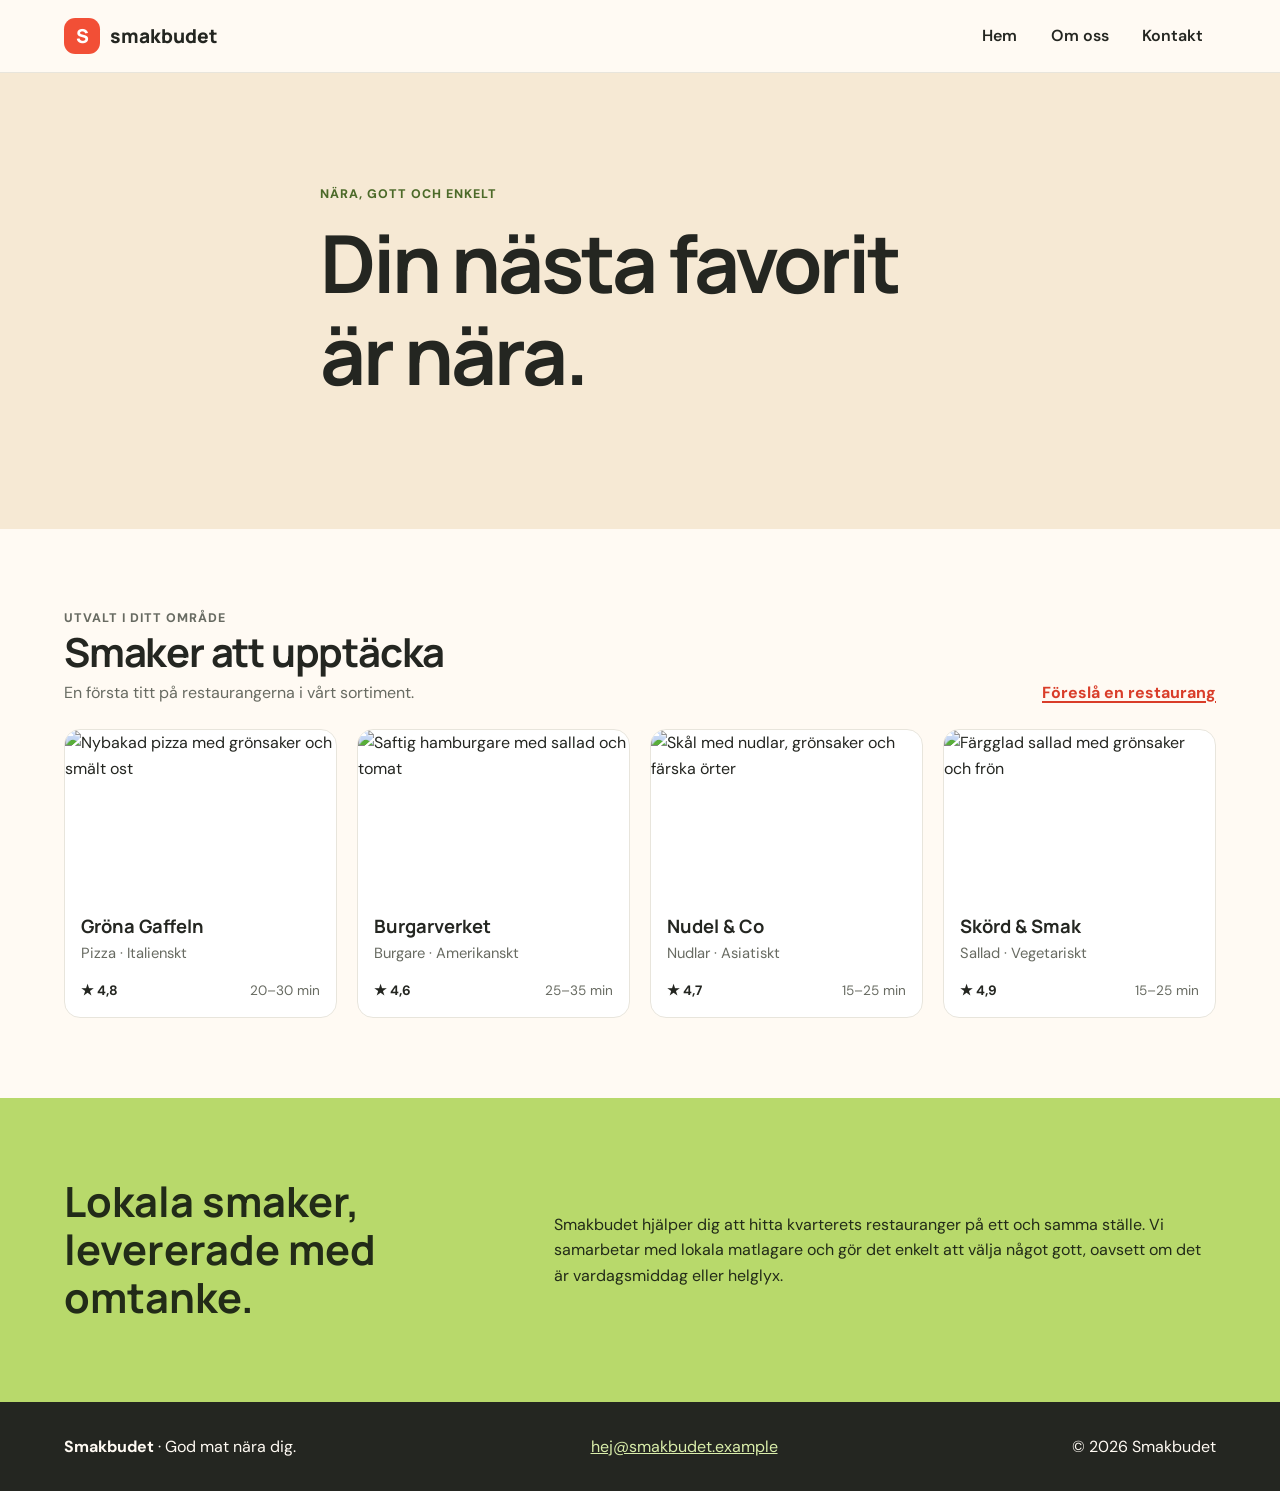
==== commit 553ca1a2: "Revert "Commits" This reverts commit 7c34dd988d3ca759b2035b9c674059d3cbb8b90e." ====
--- a/index.html
+++ b/index.html
@@ -1,46 +1,58 @@
-﻿<!DOCTYPE html>
+<!-- Talar om för webbläsaren att dokumentet använder modern HTML. -->
+<!DOCTYPE html>
+<!-- lang="sv" hjälper bland annat skärmläsare och sökmotorer att tolka språket. -->
 <html lang="sv">
 <head>
+    <!-- Teckenkodning som gör att svenska bokstäver visas korrekt. -->
     <meta charset="UTF-8">
+    <!-- Anpassar sidans bredd och zoom till skärmens storlek på mobil. -->
     <meta name="viewport" content="width=device-width, initial-scale=1">
+    <!-- Kort beskrivning som kan visas i sökresultat. -->
     <meta name="description" content="Hitta god mat nära dig. Snabb och enkel hemleverans från restauranger i ditt område.">
+    <!-- Tillåter sökmotorer att indexera sidan och följa dess länkar. -->
     <meta name="robots" content="index, follow">
+    <!-- Färg som webbläsaren kan använda i mobilens gränssnitt. -->
     <meta name="theme-color" content="#f24f36">
+    <!-- Sidans titel visas bland annat i webbläsarfliken och sökresultat. -->
     <title>Smakbudet | God mat nära dig</title>
+    <!-- Förbereder anslutningen till Google Fonts för att ladda typsnitt snabbare. -->
     <link rel="preconnect" href="https://fonts.googleapis.com">
     <link rel="preconnect" href="https://fonts.gstatic.com" crossorigin>
+    <!-- Laddar typsnitten som används på sidan. -->
     <link href="https://fonts.googleapis.com/css2?family=DM+Sans:wght@400;500;600;700;800&family=Manrope:wght@500;600;700;800&display=swap" rel="stylesheet">
+    <!-- En liten SVG-bilddata används som ikon i webbläsarfliken. -->
     <link rel="icon" href="data:image/svg+xml,%3Csvg xmlns='http://www.w3.org/2000/svg' viewBox='0 0 40 40'%3E%3Crect width='40' height='40' rx='12' fill='%23f24f36'/%3E%3Cpath d='M10 14h20l-2 16H12z' fill='white'/%3E%3Cpath d='M15 14a5 5 0 0 1 10 0' fill='none' stroke='white' stroke-width='2.5'/%3E%3C/svg%3E">
+    <!-- Hämtar alla sidans regler från den separata CSS-filen. -->
     <link rel="stylesheet" href="css/style.css">
 </head>
 <body>
+    <!-- Tangentbordsanvändare kan hoppa över menyn direkt till huvudinnehållet. -->
     <a class="skip-link" href="#main-content">Hoppa till innehållet</a>
+    <!-- Sidhuvudet innehåller varumärket och huvudnavigationen. -->
     <header class="site-header">
         <div class="container nav-shell">
+            <!-- Logotypen länkar tillbaka till sidans topp. -->
             <a class="brand" href="#top" aria-label="Smakbudet, till startsidan">
+                <!-- Bokstaven är dekorativ och ska inte läsas upp separat. -->
                 <span class="brand-mark" aria-hidden="true">S</span>
                 <span>smakbudet</span>
             </a>
+            <!-- Knappen växlar mobilmenyn; ARIA-attributen beskriver dess tillstånd och innehåll. -->
+            <button class="menu-toggle" type="button" aria-label="Öppna meny" aria-expanded="false" aria-controls="site-navigation">
+                <span></span><span></span><span></span>
+            </button>
+            <!-- Länkarna leder till olika avsnitt på samma sida. -->
             <nav class="site-nav" id="site-navigation" aria-label="Huvudmeny">
                 <a href="#restauranger">Hem</a>
-                <a href="matratter.html">Maträtter</a>
-                <a href="omoss.html">Om oss</a>
+                <a href="#om-oss">Om oss</a>
                 <a href="kontakt.html">Kontakt</a>
             </nav>
-            <div class="nav-tools">
-                <button class="menu-toggle" type="button" aria-label="Öppna meny" aria-expanded="false" aria-controls="site-navigation">
-                    <span></span><span></span><span></span>
-                </button>
-                <input class="theme-toggle" id="theme-toggle" type="checkbox" aria-label="Mörkt läge">
-                <label class="theme-toggle-button" for="theme-toggle" title="Växla mörkt läge">
-                    <span class="theme-icon-light" aria-hidden="true">☾</span>
-                    <span class="theme-icon-dark" aria-hidden="true">☀</span>
-                </label>
-            </div>
         </div>
     </header>
 
+    <!-- main markerar sidans huvudsakliga innehåll och är målet för hoppa-länken. -->
     <main id="main-content">
+        <!-- Kampanjdelen presenterar tjänsten och innehåller adressfältet. -->
         <section class="hero" id="top" aria-labelledby="hero-title">
             <div class="container hero-content">
                 <p class="eyebrow">Nära, gott och enkelt</p>
@@ -48,6 +60,7 @@
             </div>
         </section>
 
+        <!-- Restaurangsektionen använder article för varje fristående restaurangkort. -->
         <section class="section container" id="restauranger" aria-labelledby="restaurants-title">
             <div class="section-heading">
                 <div>
@@ -58,42 +71,48 @@
                 <a class="text-link" href="#kontakt">Föreslå en restaurang</a>
             </div>
 
+            <!-- CSS Grid ordnar de fyra korten i kolumner som anpassas efter skärmbredd. -->
             <div class="restaurant-grid">
-                <a class="restaurant-card" href="pizza.html">
+                <!-- Varje kort har en bild med beskrivande alt-text, namn och exempeldata. -->
+                <article class="restaurant-card">
                     <img src="https://images.unsplash.com/photo-1513104890138-7c749659a591?auto=format&fit=crop&w=720&q=80" alt="Nybakad pizza med grönsaker och smält ost" loading="lazy">
                     <div class="card-content">
                         <h3>Gröna Gaffeln</h3>
                         <p>Pizza · Italienskt</p>
                         <div class="card-meta"><span class="rating">★ 4,8</span><span>20–30 min</span></div>
                     </div>
-                </a>
-                <a class="restaurant-card" href="burgare.html">
+                </article>
+                <!-- Ett till restaurangexempel med samma återanvändbara kortstruktur. -->
+                <article class="restaurant-card">
                     <img src="https://images.unsplash.com/photo-1568901346375-23c9450c58cd?auto=format&fit=crop&w=720&q=80" alt="Saftig hamburgare med sallad och tomat" loading="lazy">
                     <div class="card-content">
                         <h3>Burgarverket</h3>
                         <p>Burgare · Amerikanskt</p>
                         <div class="card-meta"><span class="rating">★ 4,6</span><span>25–35 min</span></div>
                     </div>
-                </a>
-                <a class="restaurant-card" href="nudlar.html">
+                </article>
+                <!-- Restaurangens bildtext beskriver innehållet för användare som inte ser bilden. -->
+                <article class="restaurant-card">
                     <img src="https://images.unsplash.com/photo-1555126634-323283e090fa?auto=format&fit=crop&w=720&q=80" alt="Skål med nudlar, grönsaker och färska örter" loading="lazy">
                     <div class="card-content">
                         <h3>Nudel & Co</h3>
                         <p>Nudlar · Asiatiskt</p>
                         <div class="card-meta"><span class="rating">★ 4,7</span><span>15–25 min</span></div>
                     </div>
-                </a>
-                <a class="restaurant-card" href="sallad.html">
+                </article>
+                <!-- Det fjärde kortet visar ytterligare ett exempel i galleriet. -->
+                <article class="restaurant-card">
                     <img src="https://images.unsplash.com/photo-1512621776951-a57141f2eefd?auto=format&fit=crop&w=720&q=80" alt="Färgglad sallad med grönsaker och frön" loading="lazy">
                     <div class="card-content">
                         <h3>Skörd & Smak</h3>
                         <p>Sallad · Vegetariskt</p>
                         <div class="card-meta"><span class="rating">★ 4,9</span><span>15–25 min</span></div>
                     </div>
-                </a>
+                </article>
             </div>
         </section>
 
+        <!-- Kort företagsbeskrivning och mål med tjänsten. -->
         <section class="about-band" id="om-oss" aria-labelledby="about-title">
             <div class="container section about-inner">
                 <h2 id="about-title">Lokala smaker, levererade med omtanke.</h2>
@@ -102,6 +121,7 @@
         </section>
     </main>
 
+    <!-- Sidfoten samlar företagsnamn och en klickbar e-postadress. -->
     <footer class="site-footer" id="kontakt">
         <div class="container site-footer-inner">
             <p><strong>Smakbudet</strong> · God mat nära dig.</p>
@@ -110,18 +130,24 @@
         </div>
     </footer>
 
+    <!-- JavaScript öppnar och stänger mobilmenyn och håller tillgänglighetsstatusen uppdaterad. -->
     <script>
+        // Hämtar menyknappen och navigationen så att skriptet kan ändra deras tillstånd.
         const menuButton = document.querySelector(".menu-toggle");
         const navigation = document.querySelector("#site-navigation");
 
+        // Klick på knappen växlar menyn och uppdaterar ARIA-informationen.
         menuButton.addEventListener("click", () => {
+            // Läs om menyn redan är öppen innan vi byter tillstånd.
             const isExpanded = menuButton.getAttribute("aria-expanded") === "true";
             menuButton.setAttribute("aria-expanded", String(!isExpanded));
             menuButton.setAttribute("aria-label", isExpanded ? "Öppna meny" : "Stäng meny");
             navigation.classList.toggle("is-open", !isExpanded);
         });
 
+        // När en menyankarlänk väljs stängs menyn efter navigeringen till avsnittet.
         navigation.addEventListener("click", (event) => {
+            // Kontrollera att klicket skedde på en länk eller ett element inuti en länk.
             if (event.target.closest("a")) {
                 menuButton.setAttribute("aria-expanded", "false");
                 menuButton.setAttribute("aria-label", "Öppna meny");
--- a/css/style.css
+++ b/css/style.css
@@ -1,11 +1,10 @@
-﻿:root {
-            color-scheme: light;
+/* Globala designvärden samlas här så färger och avstånd kan ändras på ett ställe. */
+:root {
+            color-scheme: light dark;
             --color-page: #fffaf3;
             --color-surface: #ffffff;
             --color-ink: #242621;
             --color-muted: #686b62;
-            --color-eyebrow: #4c6a29;
-            --color-hero-copy: #45483e;
             --color-brand: #f24f36;
             --color-brand-dark: #d93d29;
             --color-accent: #b8d96b;
@@ -16,16 +15,19 @@
             font-family: "DM Sans", sans-serif;
         }
 
+        /* Gör så att padding och kantlinjer räknas in i elementens angivna bredd. */
         *,
         *::before,
         *::after {
             box-sizing: border-box;
         }
 
+        /* Gör att interna länkar rullar mjukt till sina avsnitt. */
         html {
             scroll-behavior: smooth;
         }
 
+        /* Grundutseende för hela sidan: nollställ marginal och använd temats färger. */
         body {
             margin: 0;
             background: var(--color-page);
@@ -33,10 +35,12 @@
             line-height: 1.6;
         }
 
+        /* Länkar ärver textfärgen tills en särskild regel ger dem en annan färg. */
         a {
             color: inherit;
         }
 
+        /* Tydlig kontur visar vilket interaktivt element som har tangentbordsfokus. */
         a:focus-visible,
         button:focus-visible,
         input:focus-visible {
@@ -44,6 +48,7 @@
             outline-offset: 3px;
         }
 
+        /* Hoppa-länken ligger utanför skärmen tills användaren når den med tangentbordet. */
         .skip-link {
             position: absolute;
             z-index: 5;
@@ -55,15 +60,18 @@
             color: var(--color-surface);
         }
 
+        /* Flyttar fram hoppa-länken när den får fokus så den går att aktivera. */
         .skip-link:focus {
             transform: translateY(0);
         }
 
+        /* Begränsar innehållets maxbredd och lämnar marginal på små skärmar. */
         .container {
             width: min(100% - 2rem, var(--content-width));
             margin-inline: auto;
         }
 
+        /* Döljer etiketten visuellt men behåller den tillgänglig för skärmläsare. */
         .visually-hidden {
             position: absolute;
             width: 1px;
@@ -76,6 +84,7 @@
             border: 0;
         }
 
+        /* Sidhuvudet ligger överst och får en diskret avdelande kantlinje. */
         .site-header {
             position: relative;
             z-index: 2;
@@ -83,10 +92,10 @@
             border-bottom: 1px solid var(--color-line);
         }
 
+        /* Dessa delar använder Flexbox för att placera sina barn bredvid varandra. */
         .nav-shell,
         .site-nav,
         .brand,
-        .nav-tools,
         .hero-actions,
         .section-heading,
         .card-meta,
@@ -95,6 +104,7 @@
             align-items: center;
         }
 
+        /* Navigationens yttre rad får radbrytas så mobilmenyn kan ta en egen rad. */
         .nav-shell {
             flex-wrap: wrap;
             min-height: 4.5rem;
@@ -102,6 +112,7 @@
             gap: var(--space);
         }
 
+        /* Varumärket visas som en klickbar logotyp med symbol och namn. */
         .brand {
             gap: 0.65rem;
             color: var(--color-ink);
@@ -111,6 +122,7 @@
             text-decoration: none;
         }
 
+        /* Den färgade bokstavsytan utgör den enkla logotypsymbolen. */
         .brand-mark {
             display: grid;
             width: 2.25rem;
@@ -122,6 +134,7 @@
             font-size: 1.2rem;
         }
 
+        /* Mobilens menyknapp har en fast tryckyta och centrerar de tre strecken. */
         .menu-toggle {
             display: inline-grid;
             width: 2.75rem;
@@ -135,61 +148,15 @@
             cursor: pointer;
         }
 
-        .nav-tools {
-            order: 2;
-            gap: 0.5rem;
-        }
-
-        .theme-toggle {
-            position: absolute;
-            width: 1px;
-            height: 1px;
-            overflow: hidden;
-            clip-path: inset(50%);
-            white-space: nowrap;
-        }
-
-        .theme-toggle-button {
-            display: inline-grid;
-            width: 2.75rem;
-            aspect-ratio: 1;
-            place-items: center;
-            border: 1px solid var(--color-line);
-            border-radius: 0.7rem;
-            background: var(--color-surface);
-            color: var(--color-ink);
-            font: inherit;
-            font-size: 1.35rem;
-            line-height: 1;
-            cursor: pointer;
-        }
-
-        .theme-toggle-button:hover {
-            background: var(--color-line);
-        }
-
-        .theme-icon-dark,
-        .theme-toggle:checked + .theme-toggle-button .theme-icon-light {
-            display: none;
-        }
-
-        .theme-toggle:checked + .theme-toggle-button .theme-icon-dark {
-            display: inline;
-        }
-
-        .theme-toggle:focus-visible + .theme-toggle-button {
-            outline: 3px solid #197c67;
-            outline-offset: 3px;
-        }
-
+        /* Varje span blir ett av de tre dekorativa strecken i menyikonen. */
         .menu-toggle span {
             width: 1.15rem;
             height: 2px;
             background: currentColor;
         }
 
+        /* På mobil är navigationen dold tills knappen lägger till klassen is-open. */
         .site-nav {
-            order: 1;
             position: static;
             display: none;
             align-items: stretch;
@@ -201,10 +168,12 @@
             background: var(--color-page);
         }
 
+        /* Klassen sätts av JavaScript när användaren öppnar mobilmenyn. */
         .site-nav.is-open {
             display: flex;
         }
 
+        /* Menylänkar får en stor klickyta och tydlig textvikt. */
         .site-nav a {
             padding: 0.7rem 0.5rem;
             border-radius: 0.45rem;
@@ -212,10 +181,12 @@
             text-decoration: none;
         }
 
+        /* Hover visar visuellt vilken menylänk pekaren är över. */
         .site-nav a:hover {
             background: var(--color-line);
         }
 
+        /* Kampanjytan kombinerar matfoto och färgöverlägg så texten förblir läsbar. */
         .hero {
             padding-block: clamp(3.5rem, 9vw, 7rem);
             overflow: hidden;
@@ -226,19 +197,22 @@
             animation: hero-arrive 700ms ease-out both;
         }
 
+        /* Begränsar textkolumnen så rubrik och ingress inte blir för breda. */
         .hero-content {
             max-width: 40rem;
         }
 
+        /* Små versala etiketter ger sammanhang före avsnittens större rubriker. */
         .eyebrow {
             margin: 0 0 0.75rem;
-            color: var(--color-eyebrow);
+            color: #4c6a29;
             font-size: 0.78rem;
             font-weight: 800;
             letter-spacing: 0.08em;
             text-transform: uppercase;
         }
 
+        /* Tar bort övre standardmarginal och ger rubriker ett gemensamt typsnitt. */
         h1,
         h2,
         h3,
@@ -253,6 +227,7 @@
             line-height: 1.15;
         }
 
+        /* Huvudrubriken får responsiv storlek och en begränsad radlängd. */
         h1 {
             max-width: 11ch;
             margin-bottom: 1rem;
@@ -260,13 +235,15 @@
             letter-spacing: -0.04em;
         }
 
+        /* Ingressen under huvudrubriken får lugnare färg och behaglig bredd. */
         .hero-copy {
             max-width: 34rem;
             margin-bottom: 1.5rem;
-            color: var(--color-hero-copy);
+            color: #45483e;
             font-size: 1.1rem;
         }
 
+        /* Håller sökfält och eventuell åtgärd samlade; på mobil staplas de. */
         .hero-actions {
             align-items: stretch;
             flex-direction: column;
@@ -274,25 +251,28 @@
             max-width: 24rem;
         }
 
+        /* Adressformuläret ramar in inmatningsfält och sökknapp som en enhet. */
         .address-form {
             display: flex;
             min-width: 0;
             padding: 0.35rem;
             border: 1px solid #d6d0c3;
             border-radius: 0.75rem;
-            background: var(--color-surface);
-        }
-
+            background: white;
+        }
+
+        /* Fältet får växa inom formuläret utan att trycka ut knappen. */
         .address-form input {
             width: 100%;
             min-width: 0;
             padding: 0.55rem;
             border: 0;
             background: transparent;
-            color: var(--color-ink);
+            color: #242621;
             font: inherit;
         }
 
+        /* Gemensamt utseende för åtgärdsknappen, med tillräcklig höjd och kontrast. */
         .button {
             display: inline-flex;
             min-height: 2.9rem;
@@ -310,19 +290,23 @@
             cursor: pointer;
         }
 
+        /* En liten rörelse och färgändring ger återkoppling vid pekarinteraktion. */
         .button:hover {
             transform: translateY(-2px);
             background: var(--color-brand-dark);
         }
 
+        /* Hindrar knappen från att krympa när textfältet får mer plats. */
         .address-form .button {
             flex: 0 0 auto;
         }
 
+        /* Ger innehållssektionerna responsivt vertikalt mellanrum. */
         .section {
             padding-block: clamp(3rem, 7vw, 5rem);
         }
 
+        /* Rubrik och länk ställs mot varandra i sektionens introduktionsrad. */
         .section-heading {
             align-items: end;
             justify-content: space-between;
@@ -330,17 +314,20 @@
             margin-bottom: 1.5rem;
         }
 
+        /* Storlek och mellanrum för rubriker i sektionernas introduktionsrad. */
         .section-heading h2 {
             margin-bottom: 0.3rem;
             font-size: clamp(1.7rem, 4vw, 2.5rem);
             letter-spacing: -0.03em;
         }
 
+        /* Beskrivande text i rubrikraden får en dämpad färg. */
         .section-heading p {
             margin-bottom: 0;
             color: var(--color-muted);
         }
 
+        /* Länken till restaurangförslag får tydlig färg och understrykning. */
         .text-link {
             flex: 0 0 auto;
             color: var(--color-brand-dark);
@@ -349,138 +336,14 @@
             text-underline-offset: 0.2em;
         }
 
+        /* Restaurangerna ligger i en kolumn först; media queries lägger till kolumner. */
         .restaurant-grid {
             display: grid;
             grid-template-columns: 1fr;
             gap: 1rem;
         }
 
-        a.restaurant-card {
-            display: block;
-            color: inherit;
-            text-decoration: none;
-            transition: border-color 160ms ease, transform 160ms ease;
-        }
-
-        a.restaurant-card:hover {
-            transform: translateY(-3px);
-            border-color: var(--color-brand);
-        }
-
-        .menu-page {
-            padding-block: clamp(2.5rem, 7vw, 5rem);
-        }
-
-        .menu-heading {
-            max-width: 44rem;
-            margin-bottom: 2rem;
-        }
-
-        .menu-heading h1 {
-            max-width: none;
-            font-size: clamp(2.5rem, 5vw, 4rem);
-        }
-
-        .menu-heading > p:last-child {
-            max-width: 38rem;
-            margin-bottom: 0;
-            color: var(--color-muted);
-            font-size: 1.1rem;
-        }
-
-        .menu-table-wrap {
-            overflow-x: auto;
-            border: 1px solid var(--color-line);
-            border-radius: 0.6rem;
-            background: var(--color-surface);
-        }
-
-        .menu-table {
-            width: 100%;
-            min-width: 42rem;
-            border-collapse: collapse;
-            text-align: left;
-        }
-
-        .menu-table th,
-        .menu-table td {
-            padding: 1rem 1.1rem;
-        }
-
-        .menu-table thead {
-            background: var(--color-line);
-        }
-
-        .menu-table th {
-            font-size: 0.85rem;
-            font-weight: 700;
-        }
-
-        .menu-table tbody tr + tr {
-            border-top: 1px solid var(--color-line);
-        }
-
-        .menu-table a {
-            color: var(--color-brand-dark);
-            font-weight: 700;
-            text-underline-offset: 0.2em;
-        }
-
-        .product-detail {
-            display: grid;
-            grid-template-columns: minmax(0, 1.1fr) minmax(18rem, 0.9fr);
-            align-items: center;
-            gap: clamp(2rem, 5vw, 5rem);
-            padding-block: clamp(2.5rem, 7vw, 5rem);
-        }
-
-        .product-image {
-            display: block;
-            width: 100%;
-            aspect-ratio: 5 / 4;
-            border-radius: 0.6rem;
-            object-fit: cover;
-        }
-
-        .product-info h1 {
-            font-size: clamp(2.5rem, 5vw, 4rem);
-        }
-
-        .product-description {
-            color: var(--color-muted);
-            font-size: 1.1rem;
-        }
-
-        .product-facts {
-            display: grid;
-            grid-template-columns: repeat(2, minmax(0, 1fr));
-            gap: 1rem;
-            margin-block: 1.5rem;
-            padding-block: 1rem;
-            border-block: 1px solid var(--color-line);
-        }
-
-        .product-facts div {
-            min-width: 0;
-        }
-
-        .product-facts dt {
-            color: var(--color-muted);
-            font-size: 0.85rem;
-        }
-
-        .product-facts dd {
-            margin: 0.2rem 0 0;
-            font-weight: 700;
-        }
-
-        .product-actions {
-            display: flex;
-            align-items: center;
-            flex-wrap: wrap;
-            gap: 1rem;
-        }
-
+        /* Varje restaurang får en avgränsad yta, rundade hörn och inträdesanimation. */
         .restaurant-card {
             overflow: hidden;
             border: 1px solid var(--color-line);
@@ -489,18 +352,22 @@
             animation: card-arrive 500ms ease-out both;
         }
 
+        /* Fördröj kortens animation stegvis så de inte visas samtidigt. */
         .restaurant-card:nth-child(2) {
             animation-delay: 100ms;
         }
 
+        /* Tredje kortet får ytterligare en liten animationsfördröjning. */
         .restaurant-card:nth-child(3) {
             animation-delay: 200ms;
         }
 
+        /* Fjärde kortet avslutar den stegvisa visningen av restaurangkorten. */
         .restaurant-card:nth-child(4) {
             animation-delay: 300ms;
         }
 
+        /* Bilderna fyller kortets bredd och beskärs jämnt till samma bildformat. */
         .restaurant-card img {
             display: block;
             width: 100%;
@@ -508,21 +375,25 @@
             object-fit: cover;
         }
 
+        /* Inre marginal håller text och metadata borta från kortets kanter. */
         .card-content {
             padding: 1rem;
         }
 
+        /* Restaurangnamnet är kortets tredje rubriknivå. */
         .card-content h3 {
             margin-bottom: 0.35rem;
             font-size: 1.15rem;
         }
 
+        /* Kökstyp och kategori presenteras som sekundär information. */
         .card-content p {
             margin-bottom: 0.85rem;
             color: var(--color-muted);
             font-size: 0.92rem;
         }
 
+        /* Betyg och uppskattad leveranstid placeras i varsin ände av raden. */
         .card-meta {
             justify-content: space-between;
             gap: 0.5rem;
@@ -530,37 +401,44 @@
             font-size: 0.85rem;
         }
 
+        /* Gör betyget lätt att hitta utan att enbart förlita sig på stjärnfärgen. */
         .rating {
             color: var(--color-ink);
             font-weight: 700;
         }
 
+        /* Företagsbeskrivningen skiljs från resten med accentfärg och mörk text. */
         .about-band {
             background: var(--color-accent);
             color: #222b18;
         }
 
+        /* Grid delar upp företagsdelen i rubrik och beskrivning på större skärmar. */
         .about-inner {
             display: grid;
             gap: 1rem;
         }
 
+        /* Rubriken i företagsdelen får en storlek som anpassas efter skärmen. */
         .about-inner h2 {
             margin-bottom: 0;
             font-size: clamp(1.8rem, 4vw, 2.6rem);
         }
 
+        /* Begränsar textbredden för att göra beskrivningen lättare att läsa. */
         .about-inner p {
             max-width: 44rem;
             margin-bottom: 0;
         }
 
+        /* Sidfoten använder en mörk kontrastyta för kontakt- och företagsinformation. */
         .site-footer {
             padding-block: 2rem;
             background: #242621;
             color: #fffaf3;
         }
 
+        /* Footerinnehållet staplas på mobil och placeras på rad när utrymmet räcker. */
         .site-footer-inner {
             align-items: flex-start;
             flex-direction: column;
@@ -568,26 +446,31 @@
             gap: 0.5rem;
         }
 
+        /* Tar bort onödigt standardmellanrum under varje rad i sidfoten. */
         .site-footer p {
             margin-bottom: 0;
         }
 
+        /* Ger e-postlänken en ljus färg med kontrast mot den mörka sidfoten. */
         .site-footer a {
             color: #d9edaa;
         }
 
+        /* Kampanjytan tonas in och glider försiktigt upp när sidan visas. */
         @keyframes hero-arrive {
             0% { opacity: 0; transform: translateY(12px); }
             60% { opacity: 1; }
             100% { opacity: 1; transform: translateY(0); }
         }
 
+        /* Restaurangkorten tonas in och rör sig lite uppåt vid sidladdning. */
         @keyframes card-arrive {
             0% { opacity: 0; transform: translateY(14px); }
             70% { opacity: 1; }
             100% { opacity: 1; transform: translateY(0); }
         }
 
+        /* Mellanstora skärmar får två kortkolumner och mer horisontell layout. */
         @media (min-width: 40rem) {
             .hero-actions {
                 flex-direction: row;
@@ -615,12 +498,7 @@
             }
         }
 
-        @media (max-width: 48rem) {
-            .product-detail {
-                grid-template-columns: minmax(0, 1fr);
-            }
-        }
-
+        /* Breda skärmar visar horisontell navigation och fyra restaurangkolumner. */
         @media (min-width: 56rem) {
             .nav-shell {
                 flex-wrap: nowrap;
@@ -630,13 +508,8 @@
                 display: none;
             }
 
-            .nav-tools {
-                order: 2;
-            }
-
             .site-nav,
             .site-nav.is-open {
-                order: 1;
                 position: static;
                 display: flex;
                 align-items: center;
@@ -656,30 +529,43 @@
             }
         }
 
-        :root:has(#theme-toggle:checked) {
-                color-scheme: dark;
+        /* Anpassar färgvariabler och bildöverlägg efter användarens mörka systemtema. */
+        @media (prefers-color-scheme: dark) {
+            :root {
                 --color-page: #1d211c;
                 --color-surface: #292e27;
                 --color-ink: #f6f4eb;
                 --color-muted: #c1c4b9;
-                --color-eyebrow: #d2ed9a;
-                --color-hero-copy: #e3e2d9;
                 --color-brand: #ff765f;
                 --color-brand-dark: #ff927f;
                 --color-accent: #a7c95e;
                 --color-line: #41463e;
-        }
-
-        :root:has(#theme-toggle:checked) .hero {
-            background-color: #272d27;
-            background-image: linear-gradient(90deg, rgb(29 33 28 / 96%) 0%, rgb(29 33 28 / 87%) 46%, rgb(29 33 28 / 20%) 100%), url("https://images.unsplash.com/photo-1547592180-85f173990554?auto=format&fit=crop&w=1800&q=85");
-        }
-
-    :root:has(#theme-toggle:checked) .text-link,
-    :root:has(#theme-toggle:checked) .site-footer a {
-            color: #d2ed9a;
-        }
-
+            }
+
+            .hero {
+                background-image: linear-gradient(90deg, rgb(29 33 28 / 96%) 0%, rgb(29 33 28 / 87%) 46%, rgb(29 33 28 / 20%) 100%), url("https://images.unsplash.com/photo-1547592180-85f173990554?auto=format&fit=crop&w=1800&q=85");
+            }
+
+            .hero-copy {
+                color: #e3e2d9;
+            }
+
+            .eyebrow {
+                color: #d2ed9a;
+            }
+
+            .address-form {
+                border-color: #55594f;
+                background: #fff;
+            }
+
+            .text-link,
+            .site-footer a {
+                color: #d2ed9a;
+            }
+        }
+
+        /* Respekterar inställningen för minskad rörelse genom att nästan ta bort animationer. */
         @media (prefers-reduced-motion: reduce) {
             *,
             *::before,
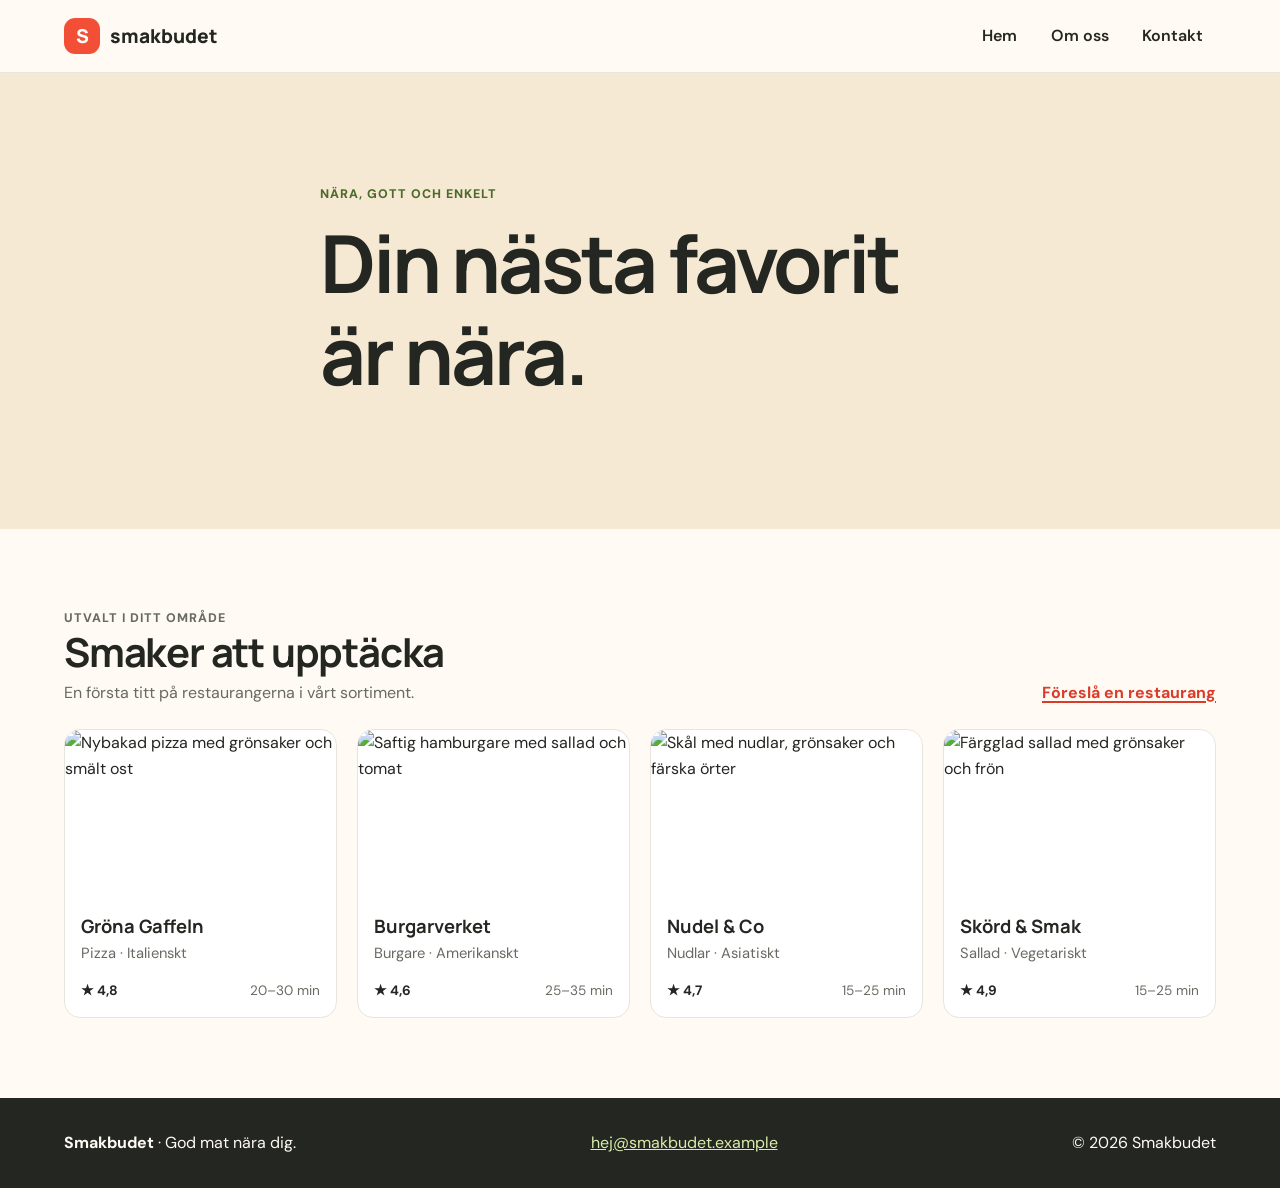
==== commit f23a8628: "Om-oss och lite ändringar" ====
--- a/index.html
+++ b/index.html
@@ -44,7 +44,7 @@
             <!-- Länkarna leder till olika avsnitt på samma sida. -->
             <nav class="site-nav" id="site-navigation" aria-label="Huvudmeny">
                 <a href="#restauranger">Hem</a>
-                <a href="#om-oss">Om oss</a>
+                <a href="omOss.html">Om oss</a>
                 <a href="kontakt.html">Kontakt</a>
             </nav>
         </div>
@@ -75,48 +75,48 @@
             <div class="restaurant-grid">
                 <!-- Varje kort har en bild med beskrivande alt-text, namn och exempeldata. -->
                 <article class="restaurant-card">
-                    <img src="https://images.unsplash.com/photo-1513104890138-7c749659a591?auto=format&fit=crop&w=720&q=80" alt="Nybakad pizza med grönsaker och smält ost" loading="lazy">
-                    <div class="card-content">
-                        <h3>Gröna Gaffeln</h3>
-                        <p>Pizza · Italienskt</p>
-                        <div class="card-meta"><span class="rating">★ 4,8</span><span>20–30 min</span></div>
-                    </div>
+                    <a href="pizza.html">
+                        <img src="https://images.unsplash.com/photo-1513104890138-7c749659a591?auto=format&fit=crop&w=720&q=80" alt="Nybakad pizza med grönsaker och smält ost" loading="lazy">
+                        <div class="card-content">
+                            <h3>Gröna Gaffeln</h3>
+                            <p>Pizza · Italienskt</p>
+                            <div class="card-meta"><span class="rating">★ 4,8</span><span>20–30 min</span></div>
+                        </div>
+                    </a>
                 </article>
                 <!-- Ett till restaurangexempel med samma återanvändbara kortstruktur. -->
                 <article class="restaurant-card">
-                    <img src="https://images.unsplash.com/photo-1568901346375-23c9450c58cd?auto=format&fit=crop&w=720&q=80" alt="Saftig hamburgare med sallad och tomat" loading="lazy">
-                    <div class="card-content">
-                        <h3>Burgarverket</h3>
-                        <p>Burgare · Amerikanskt</p>
-                        <div class="card-meta"><span class="rating">★ 4,6</span><span>25–35 min</span></div>
-                    </div>
+                    <a href="snabbmat.html">
+                        <img src="https://images.unsplash.com/photo-1568901346375-23c9450c58cd?auto=format&fit=crop&w=720&q=80" alt="Saftig hamburgare med sallad och tomat" loading="lazy">
+                        <div class="card-content">
+                            <h3>Burgarverket</h3>
+                            <p>Burgare · Amerikanskt</p>
+                            <div class="card-meta"><span class="rating">★ 4,6</span><span>25–35 min</span></div>
+                        </div>
+                    </a>
                 </article>
                 <!-- Restaurangens bildtext beskriver innehållet för användare som inte ser bilden. -->
                 <article class="restaurant-card">
-                    <img src="https://images.unsplash.com/photo-1555126634-323283e090fa?auto=format&fit=crop&w=720&q=80" alt="Skål med nudlar, grönsaker och färska örter" loading="lazy">
-                    <div class="card-content">
-                        <h3>Nudel & Co</h3>
-                        <p>Nudlar · Asiatiskt</p>
-                        <div class="card-meta"><span class="rating">★ 4,7</span><span>15–25 min</span></div>
-                    </div>
+                    <a href="asian.html">
+                        <img src="https://images.unsplash.com/photo-1555126634-323283e090fa?auto=format&fit=crop&w=720&q=80" alt="Skål med nudlar, grönsaker och färska örter" loading="lazy">
+                        <div class="card-content">
+                            <h3>Nudel & Co</h3>
+                            <p>Nudlar · Asiatiskt</p>
+                            <div class="card-meta"><span class="rating">★ 4,7</span><span>15–25 min</span></div>
+                        </div>
+                    </a>
                 </article>
                 <!-- Det fjärde kortet visar ytterligare ett exempel i galleriet. -->
                 <article class="restaurant-card">
-                    <img src="https://images.unsplash.com/photo-1512621776951-a57141f2eefd?auto=format&fit=crop&w=720&q=80" alt="Färgglad sallad med grönsaker och frön" loading="lazy">
-                    <div class="card-content">
-                        <h3>Skörd & Smak</h3>
-                        <p>Sallad · Vegetariskt</p>
-                        <div class="card-meta"><span class="rating">★ 4,9</span><span>15–25 min</span></div>
-                    </div>
+                    <a href="veg.html">
+                        <img src="https://images.unsplash.com/photo-1512621776951-a57141f2eefd?auto=format&fit=crop&w=720&q=80" alt="Färgglad sallad med grönsaker och frön" loading="lazy">
+                        <div class="card-content">
+                            <h3>Skörd & Smak</h3>
+                            <p>Sallad · Vegetariskt</p>
+                            <div class="card-meta"><span class="rating">★ 4,9</span><span>15–25 min</span></div>
+                        </div>
+                    </a>
                 </article>
-            </div>
-        </section>
-
-        <!-- Kort företagsbeskrivning och mål med tjänsten. -->
-        <section class="about-band" id="om-oss" aria-labelledby="about-title">
-            <div class="container section about-inner">
-                <h2 id="about-title">Lokala smaker, levererade med omtanke.</h2>
-                <p>Smakbudet hjälper dig att hitta kvarterets restauranger på ett och samma ställe. Vi samarbetar med lokala matlagare och gör det enkelt att välja något gott, oavsett om det är vardagsmiddag eller helglyx.</p>
             </div>
         </section>
     </main>
--- a/css/style.css
+++ b/css/style.css
@@ -350,6 +350,24 @@
             border-radius: var(--radius);
             background: var(--color-surface);
             animation: card-arrive 500ms ease-out both;
+            transition: transform 180ms ease, box-shadow 180ms ease;
+        }
+
+        /* Länken fyller hela kortet och ärver utseendet utan understrykning. */
+        .restaurant-card a {
+            display: block;
+            color: inherit;
+            text-decoration: none;
+            height: 100%;
+        }
+
+        .restaurant-card:hover {
+            transform: translateY(-3px);
+            box-shadow: 0 8px 24px rgba(0, 0, 0, 0.08);
+        }
+
+        .restaurant-card:hover h3 {
+            color: var(--color-brand);
         }
 
         /* Fördröj kortens animation stegvis så de inte visas samtidigt. */
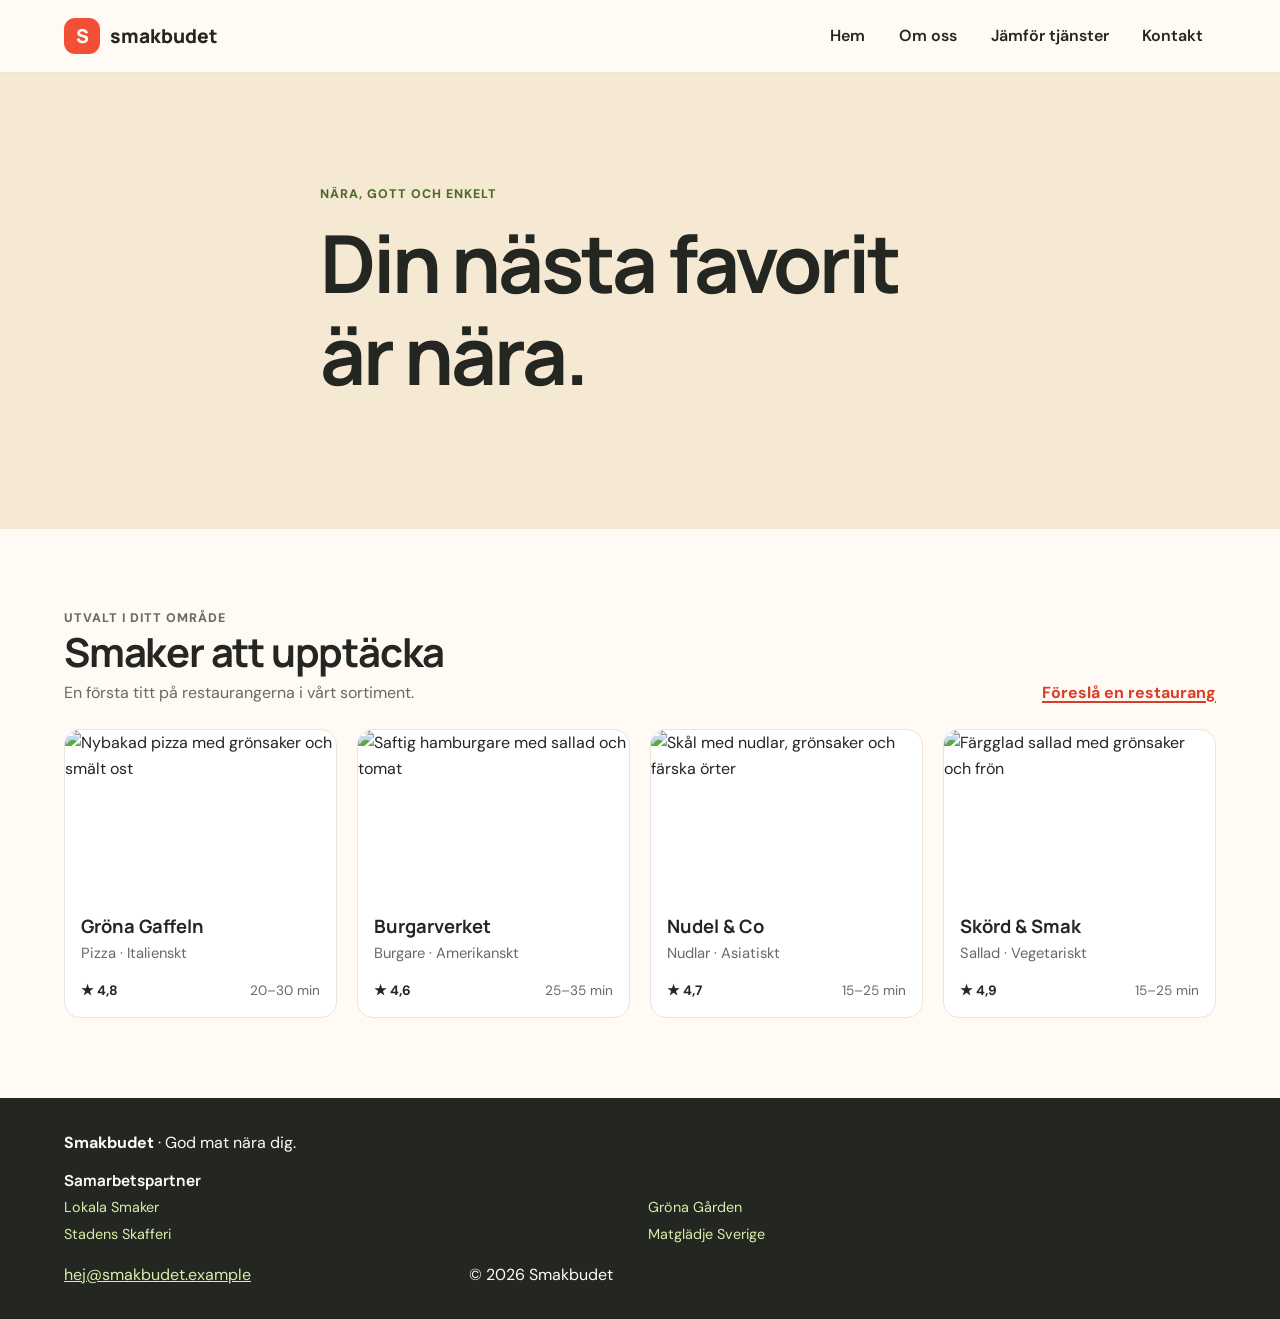
==== commit 2352b4c8: "updates la till sammarbetspartnrar i footern la till "jämför tjänster för tabell sida tangentbordsna" ====
--- a/index.html
+++ b/index.html
@@ -45,13 +45,14 @@
             <nav class="site-nav" id="site-navigation" aria-label="Huvudmeny">
                 <a href="#restauranger">Hem</a>
                 <a href="omOss.html">Om oss</a>
+                <a href="jamforelse.html">Jämför tjänster</a>
                 <a href="kontakt.html">Kontakt</a>
             </nav>
         </div>
     </header>
 
     <!-- main markerar sidans huvudsakliga innehåll och är målet för hoppa-länken. -->
-    <main id="main-content">
+    <main id="main-content" tabindex="-1">
         <!-- Kampanjdelen presenterar tjänsten och innehåller adressfältet. -->
         <section class="hero" id="top" aria-labelledby="hero-title">
             <div class="container hero-content">
@@ -125,6 +126,15 @@
     <footer class="site-footer" id="kontakt">
         <div class="container site-footer-inner">
             <p><strong>Smakbudet</strong> · God mat nära dig.</p>
+            <section class="footer-partners" aria-labelledby="partners-title">
+                <h2 id="partners-title">Samarbetspartner</h2>
+                <ul>
+                    <li>Lokala Smaker</li>
+                    <li>Gröna Gården</li>
+                    <li>Stadens Skafferi</li>
+                    <li>Matglädje Sverige</li>
+                </ul>
+            </section>
             <p><a href="mailto:hej@smakbudet.example">hej@smakbudet.example</a></p>
             <p>&copy; 2026 Smakbudet</p>
         </div>
--- a/css/style.css
+++ b/css/style.css
@@ -464,6 +464,22 @@
             gap: 0.5rem;
         }
 
+        .footer-partners h2 {
+            margin: 0 0 0.4rem;
+            font-size: 0.95rem;
+        }
+
+        .footer-partners ul {
+            display: grid;
+            grid-template-columns: repeat(2, minmax(0, 1fr));
+            gap: 0.25rem 1rem;
+            margin: 0;
+            padding: 0;
+            list-style: none;
+            color: #d9edaa;
+            font-size: 0.9rem;
+        }
+
         /* Tar bort onödigt standardmellanrum under varje rad i sidfoten. */
         .site-footer p {
             margin-bottom: 0;
@@ -472,6 +488,55 @@
         /* Ger e-postlänken en ljus färg med kontrast mot den mörka sidfoten. */
         .site-footer a {
             color: #d9edaa;
+        }
+
+        .table-scroll {
+            max-width: 100%;
+            overflow-x: auto;
+            overscroll-behavior-inline: contain;
+            -webkit-overflow-scrolling: touch;
+            border: 1px solid var(--color-line);
+            border-radius: 0.5rem;
+            background: var(--color-surface);
+        }
+
+        .table-scroll:focus-visible {
+            outline: 3px solid #197c67;
+            outline-offset: 3px;
+        }
+
+        .service-table {
+            width: 100%;
+            min-width: 48rem;
+            border-collapse: collapse;
+            color: var(--color-ink);
+            background: var(--color-surface);
+            text-align: left;
+        }
+
+        .service-table caption {
+            padding: 1rem;
+            color: var(--color-ink);
+            font-family: "Manrope", sans-serif;
+            font-size: 1.1rem;
+            font-weight: 700;
+            text-align: left;
+        }
+
+        .service-table th,
+        .service-table td {
+            padding: 0.9rem 1rem;
+            border-top: 1px solid var(--color-line);
+            vertical-align: top;
+        }
+
+        .service-table thead th {
+            background: var(--color-ink);
+            color: var(--color-surface);
+        }
+
+        .service-table tbody th {
+            font-weight: 700;
         }
 
         /* Kampanjytan tonas in och glider försiktigt upp när sidan visas. */
@@ -512,7 +577,13 @@
 
             .site-footer-inner {
                 align-items: center;
-                flex-direction: row;
+                display: grid;
+                grid-template-columns: 1fr 2fr;
+                gap: 1rem 2rem;
+            }
+
+            .footer-partners {
+                grid-column: 1 / -1;
             }
         }
 
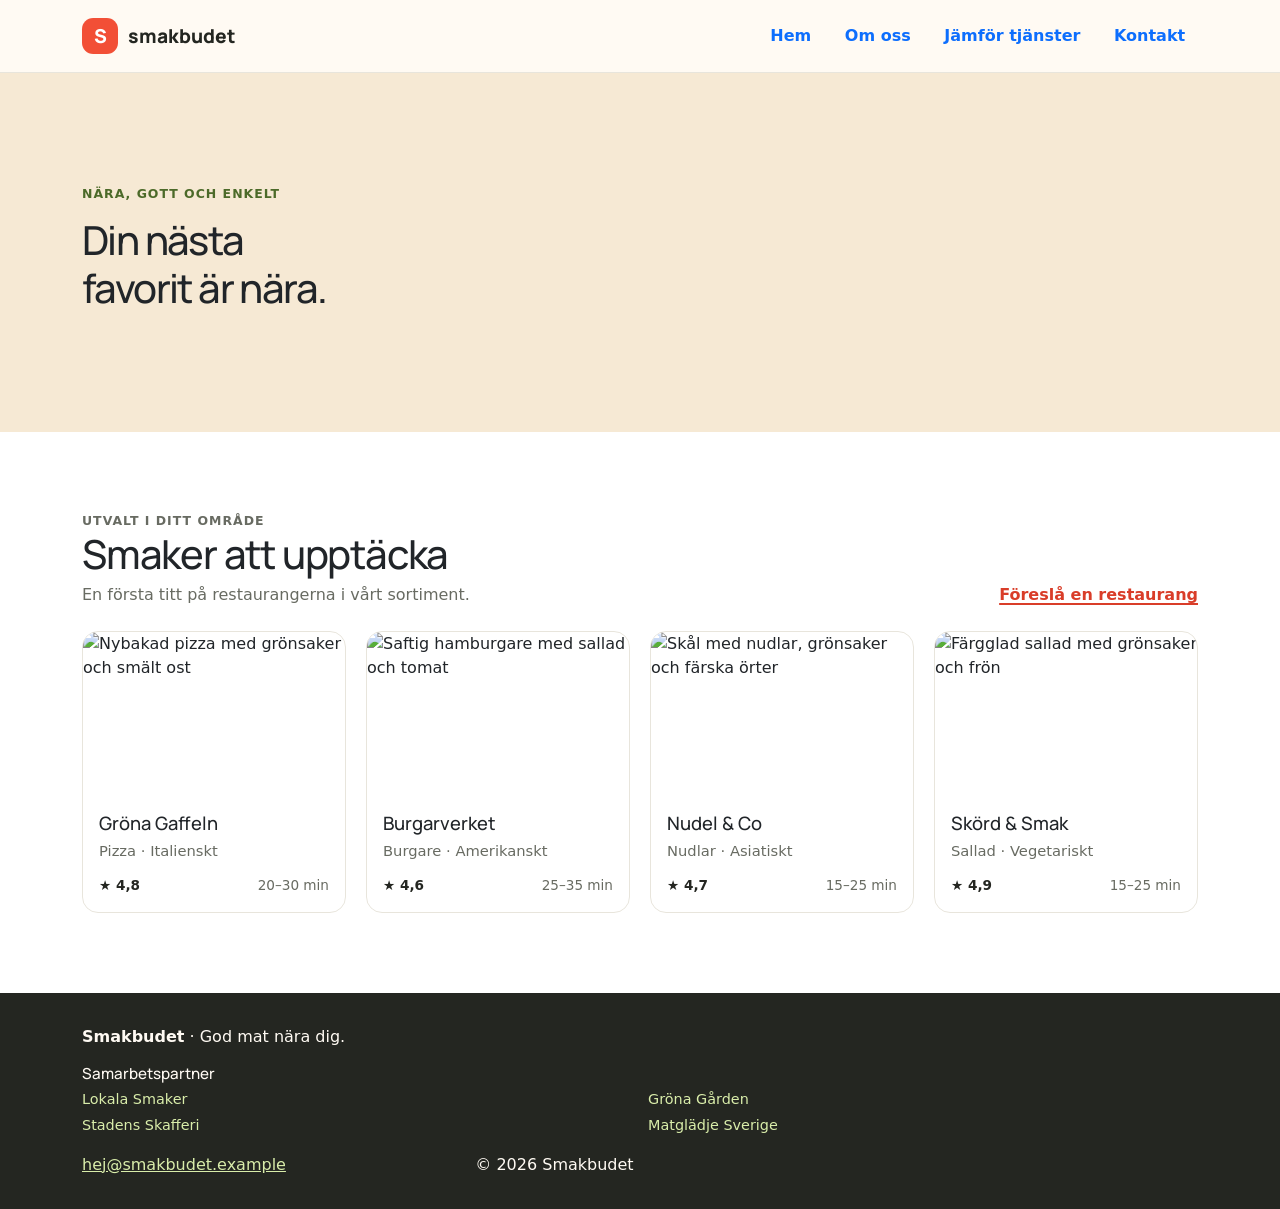
==== commit 047b813f: "patch keyframes,bootstrap animation med 0.5 sek på förstoring av bild" ====
--- a/index.html
+++ b/index.html
@@ -24,6 +24,8 @@
     <link rel="icon" href="data:image/svg+xml,%3Csvg xmlns='http://www.w3.org/2000/svg' viewBox='0 0 40 40'%3E%3Crect width='40' height='40' rx='12' fill='%23f24f36'/%3E%3Cpath d='M10 14h20l-2 16H12z' fill='white'/%3E%3Cpath d='M15 14a5 5 0 0 1 10 0' fill='none' stroke='white' stroke-width='2.5'/%3E%3C/svg%3E">
     <!-- Hämtar alla sidans regler från den separata CSS-filen. -->
     <link rel="stylesheet" href="css/style.css">
+    <link href="https://cdn.jsdelivr.net/npm/bootstrap@5.3.8/dist/css/bootstrap.min.css" rel="stylesheet" integrity="sha384-sRIl4kxILFvY47J16cr9ZwB07vP4J8+LH7qKQnuqkuIAvNWLzeN8tE5YBujZqJLB" crossorigin="anonymous">
+    <script src="https://cdn.jsdelivr.net/npm/bootstrap@5.3.8/dist/js/bootstrap.bundle.min.js" integrity="sha384-ENjdO4Dr2bkBIFxQpeoA6VZ6jIW3" crossorigin="anonymous"></script>
 </head>
 <body>
     <!-- Tangentbordsanvändare kan hoppa över menyn direkt till huvudinnehållet. -->
